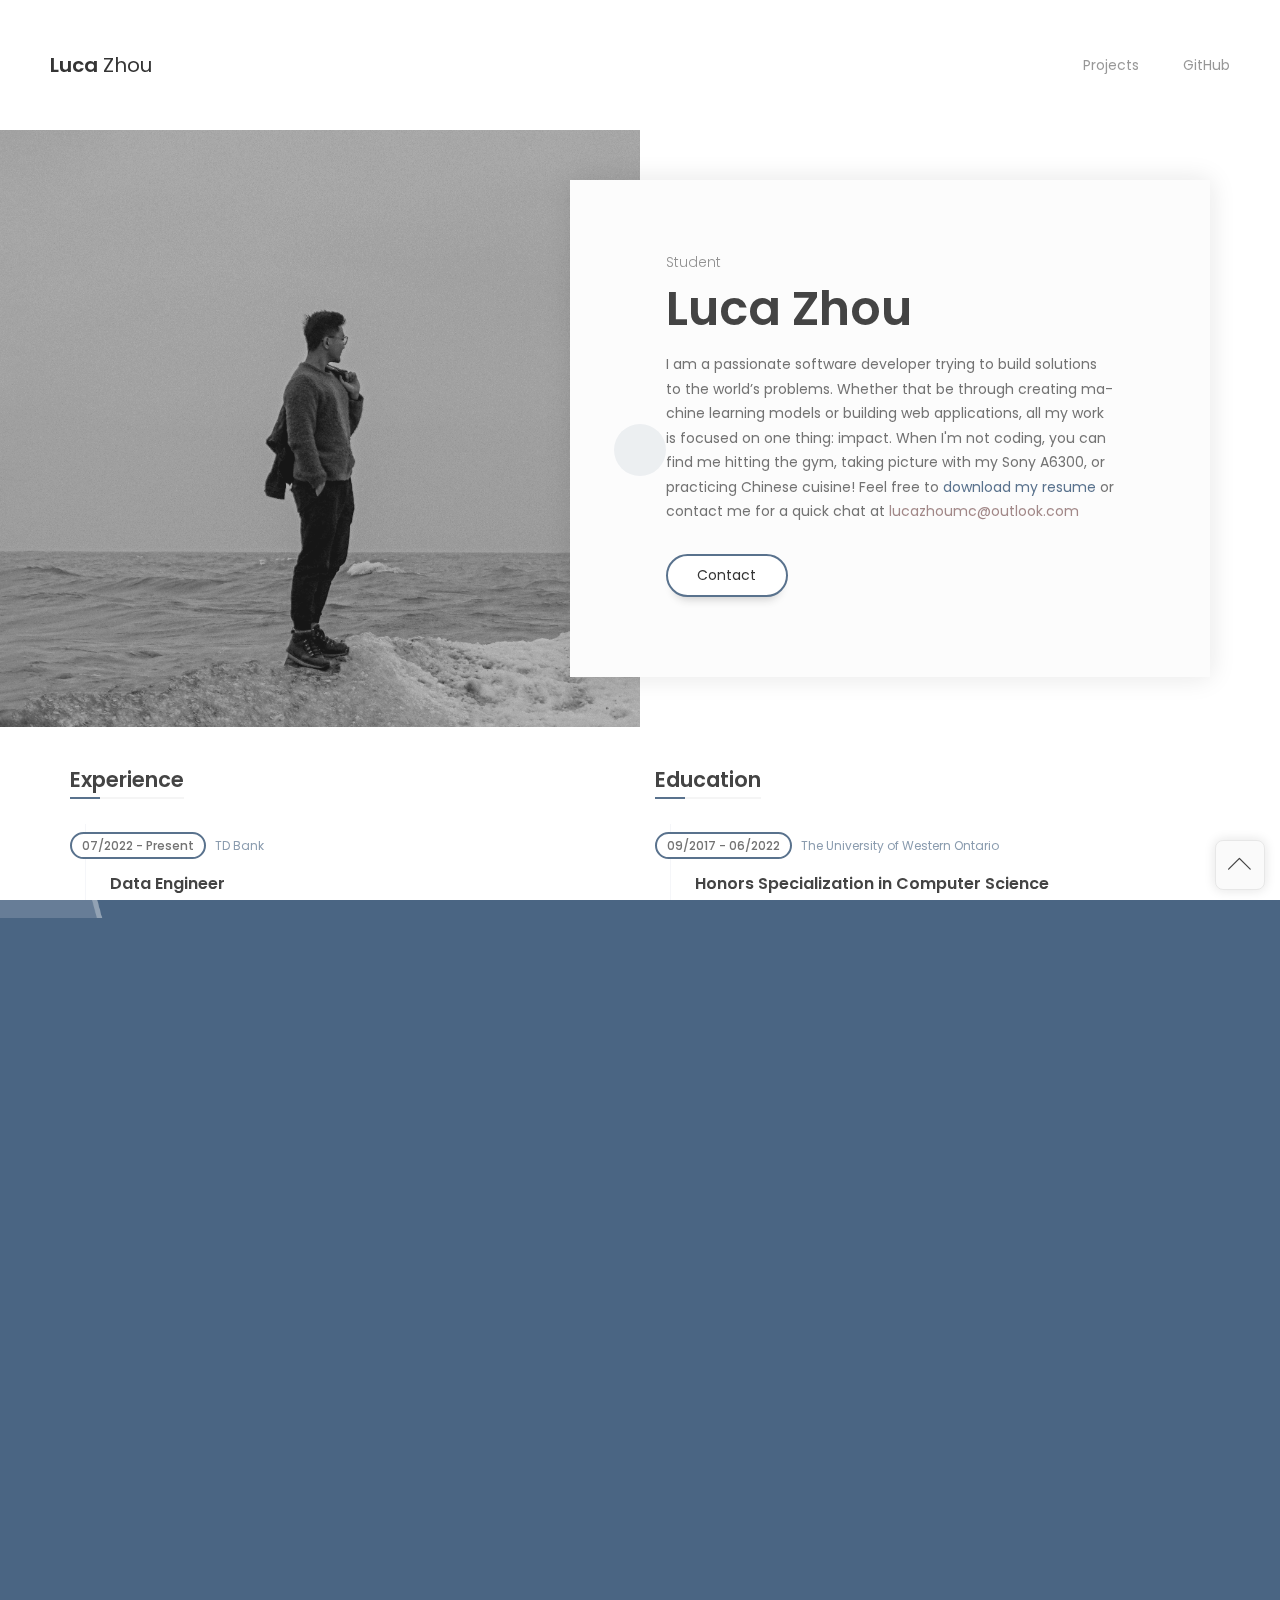
==== index.html @ d0a34e9e "feat: added links to organizaitons" ====
<!DOCTYPE html>
<html lang="en" class="no-js">

<head>
    <meta charset="UTF-8" />
    <meta http-equiv="X-UA-Compatible" content="IE=edge">

    <title>luca zhou | home</title>

    <meta name="viewport" content="width=device-width, initial-scale=1.0, maximum-scale=1.0, user-scalable=no">
    <meta name="description" content="Luca Zhou's Personal Website" />
    <meta name="keywords" content="vcard, resposnive, retina, resume, jquery, css3, bootstrap, portfolio" />
    <meta name="author" content="Luca(MingCong) Zhou" />
    <link rel="shortcut icon" href="favicon.ico">

    <link rel="stylesheet" href="css/normalize.css" type="text/css">

    <link rel="stylesheet" href="css/bootstrap.min.css" type="text/css">
    <link rel="stylesheet" href="css/owl.carousel.css" type="text/css">
    <link rel="stylesheet" href="css/magnific-popup.css" type="text/css">
    <link rel="stylesheet" href="css/main.css" type="text/css">

    <script src="js/modernizr.custom.js"></script>
</head>

<body class="page">

    <div class="lm-animated-bg"></div>

    <!-- Loading animation -->
    <div class="preloader">
        <div class="preloader-animation">
            <div class="preloader-spinner">
            </div>
        </div>
    </div>
    <!-- /Loading animation -->

    <!-- Scroll To Top Button -->
    <div class="lmpixels-scroll-to-top"><i class="lnr lnr-chevron-up"></i></div>
    <!-- /Scroll To Top Button -->


    <div class="page-scroll">

        <div id="page_container" class="page-container bg-move-effect" data-animation="transition-flip-in-right">

            <!-- Header -->
            <header id="site_header" class="header">
                <div class="header-content clearfix">

                    <!-- Text Logo -->
                    <div class="text-logo">
                        <a href="index.html">
                            <div class="logo-text">Luca <span>Zhou</span></div>
                        </a>
                    </div>
                    <!-- /Text Logo -->

                    <!-- Navigation -->
                    <div class="site-nav mobile-menu-hide">
                        <ul class="leven-classic-menu site-main-menu">
                            <li class="menu-item">
                                <a href="portfolio.html">Projects</a>
                            </li>
                            <li class="menu-item">
                                <a href="https://github.com/chefZau" target="_blank">GitHub</a>
                            </li>
                        </ul>
                    </div>

                    <a class="menu-toggle mobile-visible">
                        <i class="fa fa-bars"></i>
                    </a>
                </div>
            </header>
            <!-- /Header -->

            <div id="main" class="site-main">
                <div id="main-content" class="single-page-content">
                    <div id="primary" class="content-area">
                        <div id="content" class="page-content site-content single-post" role="main">

                            <!-- Personal Intro -->
                            <div id="home_content" class="home-content third-style">
                                <div class="start-page-full-width">

                                    <div class="row">

                                        <!-- image -->
                                        <div class="col-sm-12 col-md-6 col-lg-6">
                                            <div class="inner-content">
                                                <div class="fill-block"
                                                    style="background-image: url(./img/main_photo.jpg);"></div>
                                            </div>
                                        </div>

                                        <!-- text -->
                                        <div class="col-sm-12 col-md-6 col-lg-6">
                                            <div class="inner-content inner-text-block">
                                                <div class="hp-text-block">

                                                    <div class="owl-carousel text-rotation">
                                                        <div class="item">
                                                            <div class="sp-subtitle">Student</div>
                                                        </div>
                                                        <div class="item">
                                                            <div class="sp-subtitle">Developer</div>
                                                        </div>
                                                        <div class="item">
                                                            <div class="sp-subtitle">Photographer</div>
                                                        </div>
                                                        <div class="item">
                                                            <div class="sp-subtitle">Chef</div>
                                                        </div>
                                                    </div>

                                                    <h2 class="hp-main-title">Luca Zhou</h2>

                                                    <p>
                                                        I am a passionate software developer trying to build solutions
                                                        to the world’s problems. Whether that be through creating
                                                        machine learning models or building web applications, all my
                                                        work is focused on one thing: impact. When I'm not coding, you
                                                        can find me hitting the gym, taking picture with my Sony A6300,
                                                        or practicing Chinese cuisine! Feel free to <a
                                                            href="res/LucaZhou_Resume.pdf" target="_blank">download my
                                                            resume</a>
                                                        or contact me for a quick chat at
                                                        <a target="_blank" href="mailto:lucazhoumc@outlook.com"
                                                            style="text-decoration: none; color: #997d7d;">
                                                            lucazhoumc@outlook.com
                                                        </a>
                                                    </p>

                                                    <div class="hp-buttons">
                                                        <a href="mailto:lucazhoumc@outlook.com" target="_blank"
                                                            class="btn btn-primary">
                                                            Contact
                                                        </a>
                                                    </div>

                                                </div>
                                            </div>
                                        </div>

                                    </div>

                                </div>
                            </div>

                            <!-- adding padding -->
                            <div class="row">
                                <div class=" col-xs-12 col-sm-12 ">
                                    <div class="p-40"></div>
                                </div>
                            </div>

                            <!-- Experience and Education-->
                            <div class="row">

                                <!-- Experience -->
                                <div class=" col-xs-12 col-sm-6 ">

                                    <div class="block-title">
                                        <h2>Experience</h2>
                                    </div>

                                    <div id="timeline_1" class="timeline clearfix">

                                        <!-- Data Engineer (Permanent) -->
                                        <div class="timeline-item clearfix">
                                            <h5 class="item-period ">07/2022 - Present</h5>
                                            <span class="item-company">
                                                <a href="https://www.td.com/ca/en/about-td/" target="_blank">
                                                    TD Bank
                                                </a>
                                            </span>
                                            <h4 class="item-title">Data Engineer</h4>
                                            <div>
                                                <ul class="circleList">
                                                    <li>Bringing conceptual and practical level expertise to provide
                                                        solutions and knolege on a diverse range of tasks.</li>
                                                    <li>Leveraging strong programming skills on large datasets and big
                                                        data technologies to develope data solutions and analyses.</li>
                                                    <li>Collaborating with business and technology partners to resolve
                                                        data issues and ensure reuqirements delivery and compliance.
                                                    </li>
                                                    <li>
                                                        Engaging in testing the technical information systems to ensure
                                                        data integrity and system functionality.
                                                    </li>
                                                </ul>
                                            </div>
                                        </div>

                                        <!-- Data Analyst intern -->
                                        <div class="timeline-item clearfix">
                                            <h5 class="item-period ">09/2020 - 04/2022</h5>
                                            <span class="item-company">
                                                <a href="https://lbmpartnerservices.com/" target="_blank">
                                                    LBM Partner Services Inc.
                                                </a>
                                            </span>
                                            <h4 class="item-title">Data Analyst</h4>
                                            <div>
                                                <ul class="circleList">
                                                    <li>Implemented complex SQL queries to collect data from various
                                                        databases and completed data cleaning with Python.</li>
                                                    <li>Performed data exploratory analysis and developed dynamic BI
                                                        dashboards using Seaborn and SQL to present key business
                                                        insights.</li>
                                                    <li>Structured and loaded 10 million rows of data into an Azure SQL
                                                        database, reducing data redundancy and improving data integrity.
                                                    </li>
                                                    <li>Utilized SQL stored procedures to automate clients’ daily
                                                        reporting process and developed Python packages to optimize
                                                        e-commerce website performance.</li>
                                                </ul>
                                            </div>
                                        </div>

                                        <!-- TRS Backend Intern -->
                                        <div class="timeline-item clearfix">
                                            <h5 class="item-period current">07/2019 - 08/2019</h5>
                                            <span class="item-company">
                                                <a href="http://www.trs.com.cn/gywm/" target="_blank">
                                                    TRS Information Technology Co.
                                                </a>
                                            </span>
                                            <h4 class="item-title">Back-end Developer</h4>
                                            <div>
                                                <ul class="circleList">
                                                    <li>Collaborated with a team of 16 people to develop a data platform
                                                        using Spring Boot, and completed tasks under tight
                                                        deadlines.</li>
                                                    <li>Constructed Python scrapers to collect data from over 10
                                                        websites including macroeconomic, meteorological, national and
                                                        industry statistics by using various libraries including
                                                        BeautifulSoup, and Selenium.</li>
                                                    <li>Designed, deployed, and maintained a MySQL database based on the
                                                        business team’s requirements.</li>
                                                    <li>Created detailed documentation of data processes by using
                                                        markdown; utilized GitLab for version control and
                                                        collaboration.</li>
                                                </ul>
                                            </div>
                                        </div>


                                    </div>
                                </div>

                                <!-- Education -->
                                <div class=" col-xs-12 col-sm-6 ">

                                    <div class="block-title">
                                        <h2>Education</h2>
                                    </div>

                                    <div id="timeline_2" class="timeline clearfix">

                                        <!-- Western -->
                                        <div class="timeline-item clearfix">
                                            <h5 class="item-period ">09/2017 - 06/2022</h5>
                                            <span class="item-company">
                                                <a href="https://www.uwo.ca/" target="_blank">
                                                    The University of Western Ontario
                                                </a>
                                            </span>
                                            <h4 class="item-title">Honors Specialization in Computer Science</h4>
                                            <div>
                                                <ul class="circleList">
                                                    <li>Dean's Honor List in the <a href="./img/deans1819.png"
                                                            class="lightbox">2018 - 2019</a> and <a
                                                            href="./img/deans1920.png" class="lightbox">2019 - 2020</a>
                                                        academic year.</li>
                                                    <li>Cumulative average of 86%, and A+ grades in Computer Science.
                                                    </li>
                                                </ul>
                                            </div>

                                        </div>

                                        <!-- Udacity Data Engineer -->
                                        <div class="timeline-item clearfix">
                                            <h5 class="item-period ">05/2022 - Present</h5>
                                            <span class="item-company">
                                                <a href="https://www.udacity.com/" target="_blank">
                                                    Udacity, Inc.
                                                </a>
                                            </span>
                                            <h4 class="item-title">Data Engineer Nanodegree</h4>
                                            <div>
                                                <ul class="circleList">
                                                    <li>
                                                        Learn to create relational and NoSQL data models to fit the
                                                        diverse needs of data consumers. Use ETL to build
                                                        databases in PostgreSQL and Apache Cassandra.
                                                    </li>
                                                    <li>
                                                        Create cloud-based data warehouses on Amazon Web Services(AWS).
                                                        Store big data in a data lake and query it with
                                                        Spark.
                                                    </li>
                                                    <li>
                                                        Schedule, automate and monitor data pipelines using Apache
                                                        Airflow. Run data quality checks, track data lineage, and
                                                        work with data pipelines in production.
                                                    </li>

                                                </ul>
                                            </div>
                                        </div>

                                        <!-- Udacity Data Analyst -->
                                        <div class="timeline-item clearfix">
                                            <h5 class="item-period ">09/2020 - 02/2021</h5>
                                            <span class="item-company">
                                                <a href="https://www.udacity.com/" target="_blank">
                                                    Udacity, Inc.
                                                </a>
                                            </span>
                                            <h4 class="item-title">Data Analyst Nanodegree</h4>
                                            <div>
                                                <ul class="circleList">
                                                    <li>
                                                        Learned the data analysis process of wrangling, exploring,
                                                        analyzing, and communicating data using Python
                                                    </li>
                                                    <li>
                                                        Applied inferential statistics and probability to real-world
                                                        scenarios. Leveraged A/B tests and built supervised
                                                        learning models.
                                                    </li>
                                                    <li>
                                                        Gathered, assessed and cleaned data programmatically using
                                                        Python to prepare it for analysis.
                                                    </li>
                                                    <li>
                                                        Implemented visualization principles to the data analysis
                                                        process. Explored data visually at multiple levels to find
                                                        insights and create a compelling story.
                                                    </li>
                                                </ul>
                                            </div>
                                        </div>

                                        <!-- DataCamp -->
                                        <div class="timeline-item clearfix">
                                            <h5 class="item-period ">03/2021 - Present</h5>
                                            <span class="item-company">
                                                <a href="https://www.datacamp.com/" target="_blank">
                                                    DataCamp, Inc.
                                                </a>
                                            </span>
                                            <h4 class="item-title">Python Data Scientist Track</h4>
                                            <div>
                                                <ul class="circleList">
                                                    <li>Learned to import, clean, manipulate and
                                                        visualize
                                                        data using Python.</li>
                                                    <li>
                                                        Obtained hands-on experience with pandas, NumPy, Matplotlib and
                                                        Seaborn through interactive exercises and real-world projects.
                                                    </li>
                                                </ul>
                                            </div>
                                        </div>
                                    </div>
                                </div>

                            </div>

                            <!-- adding padding -->
                            <div class="row">
                                <div class=" col-xs-12 col-sm-12 ">
                                    <div class="p-40"></div>
                                </div>
                            </div>

                            <!-- Certificates -->
                            <div id="Certificates" class="row">
                                <div class=" col-xs-12 col-sm-12 ">
                                    <!-- <div class="p-10"></div> -->
                                    <div class="block-title">
                                        <h2>Certificates</h2>
                                    </div>
                                </div>
                            </div>
                            <div class="row">

                                <div class=" col-xs-12 col-sm-6 ">
                                    <a href="https://confirm.udacity.com/PVZEDQPD" target="blank_">
                                        <div class="certificate-item clearfix">
                                            <div class="certi-logo">
                                                <img src="./img/clients/Udacity_logo.png" alt="logo">
                                            </div>
                                            <div class="certi-content">
                                                <div class="certi-title">
                                                    <h4>Data Analyst Nanodegree</h4>
                                                </div>
                                                <div class="certi-id">
                                                    <span>Udacity Online Program</span>
                                                </div>
                                                <div class="certi-date">
                                                    <span>Feb. 2021</span>
                                                </div>
                                                <div class="certi-company">
                                                    <span></span>
                                                </div>
                                            </div>
                                        </div>
                                    </a>
                                </div>

                                <div class=" col-xs-12 col-sm-6 ">
                                    <a href="https://www.hackerrank.com/certificates/d73d1e8fda02" target="blank_">
                                        <div class="certificate-item clearfix">
                                            <div class="certi-logo">
                                                <img src="https://img.icons8.com/windows/256/000000/hackerrank.png"
                                                    alt="logo" />
                                            </div>
                                            <div class="certi-content">
                                                <div class="certi-title">
                                                    <h4>JavaScript (Basic)</h4>
                                                </div>
                                                <div class="certi-id">
                                                    <span>HackerRank</span>
                                                </div>
                                                <div class="certi-date">
                                                    <span>11 Aug 2020</span>
                                                </div>
                                                <div class="certi-company">
                                                    <span></span>
                                                </div>
                                            </div>
                                        </div>
                                    </a>
                                </div>

                                <div class=" col-xs-12 col-sm-6 ">
                                    <a href="https://www.hackerrank.com/certificates/ff5285b855d5" target="blank_">
                                        <div class="certificate-item clearfix">
                                            <div class="certi-logo">
                                                <img src="https://img.icons8.com/windows/256/000000/hackerrank.png"
                                                    alt="logo" />
                                            </div>
                                            <div class="certi-content">
                                                <div class="certi-title">
                                                    <h4>Python (Basic)</h4>
                                                </div>
                                                <div class="certi-id">
                                                    <span>HackerRank</span>
                                                </div>
                                                <div class="certi-date">
                                                    <span>11 Jun 2020</span>
                                                </div>
                                                <div class="certi-company">
                                                    <span></span>
                                                </div>
                                            </div>
                                        </div>
                                    </a>
                                </div>

                                <div class=" col-xs-12 col-sm-6 ">
                                    <a href="https://www.hackerrank.com/certificates/266798c915d0" target="blank_">
                                        <div class="certificate-item clearfix">
                                            <div class="certi-logo">
                                                <img src="https://img.icons8.com/windows/256/000000/hackerrank.png"
                                                    alt="logo" />
                                            </div>
                                            <div class="certi-content">
                                                <div class="certi-title">
                                                    <h4>Problem Solving (Basic)</h4>
                                                </div>
                                                <div class="certi-id">
                                                    <span>Western University</span>
                                                </div>
                                                <div class="certi-date">
                                                    <span>11 May 2020</span>
                                                </div>
                                                <div class="certi-company">
                                                    <span></span>
                                                </div>
                                            </div>
                                        </div>
                                    </a>
                                </div>

                            </div>

                            <!-- adding padding -->
                            <div class="row">
                                <div class=" col-xs-12 col-sm-12 ">
                                    <div class="p-40"></div>
                                </div>
                            </div>

                            <!-- Technical Skills -->
                            <div id="" class="row">
                                <div class=" col-xs-12 col-sm-12 ">
                                    <!-- <div class="p-10"></div> -->
                                    <div class="block-title">
                                        <h2>Technical Skills</h2>
                                    </div>
                                </div>
                            </div>
                            <div id="Skills" class="row">

                                <div class=" col-xs-12 col-sm-6 ">
                                    <div id="skills_1" class="skills-info skills-first-style">

                                        <div class="clearfix">
                                            <h4>Python</h4>
                                            <div class="skill-value">82%</div>
                                        </div>
                                        <div id="skill_1" data-value="82" class="skill-container">
                                            <div class="skill-percentage"></div>
                                        </div>

                                        <div class="clearfix">
                                            <h4>Java</h4>
                                            <div class="skill-value">75%</div>
                                        </div>
                                        <div id="skill_2" data-value="75" class="skill-container">
                                            <div class="skill-percentage"></div>
                                        </div>

                                        <div class="clearfix">
                                            <h4>C/C++</h4>
                                            <div class="skill-value">70%</div>
                                        </div>
                                        <div id="skill_3" data-value="70" class="skill-container">
                                            <div class="skill-percentage"></div>
                                        </div>

                                        <div class="clearfix">
                                            <h4>VBA</h4>
                                            <div class="skill-value">75%</div>
                                        </div>
                                        <div id="skill_4" data-value="75" class="skill-container">
                                            <div class="skill-percentage"></div>
                                        </div>

                                        <div class="clearfix">
                                            <h4>SQL</h4>
                                            <div class="skill-value">85%</div>
                                        </div>
                                        <div id="skill_5" data-value="80" class="skill-container">
                                            <div class="skill-percentage"></div>
                                        </div>

                                    </div>
                                </div>

                                <div class=" col-xs-12 col-sm-6 ">
                                    <div id="skills_2" class="skills-info skills-first-style">

                                        <div class="clearfix">
                                            <h4>HTML / CSS</h4>
                                            <div class="skill-value">75%</div>
                                        </div>
                                        <div id="skill_7" data-value="75" class="skill-container">
                                            <div class="skill-percentage"></div>
                                        </div>

                                        <div class="clearfix">
                                            <h4>JavaScript / Node.js</h4>
                                            <div class="skill-value">70%</div>
                                        </div>
                                        <div id="skill_8" data-value="70" class="skill-container">
                                            <div class="skill-percentage"></div>
                                        </div>

                                        <div class="clearfix">
                                            <h4>jQuery</h4>
                                            <div class="skill-value">60%</div>
                                        </div>
                                        <div id="skill_9" data-value="60" class="skill-container">
                                            <div class="skill-percentage"></div>
                                        </div>

                                        <div class="clearfix">
                                            <h4>PHP</h4>
                                            <div class="skill-value">50%</div>
                                        </div>
                                        <div id="skill_6" data-value="50" class="skill-container">
                                            <div class="skill-percentage"></div>
                                        </div>

                                        <div class="clearfix">
                                            <h4>MySQL / SQL Server</h4>
                                            <div class="skill-value">80%</div>
                                        </div>
                                        <div id="skill_5" data-value="85" class="skill-container">
                                            <div class="skill-percentage"></div>
                                        </div>

                                    </div>
                                </div>
                            </div>

                            <!-- adding padding -->
                            <div class="row">
                                <div class=" col-xs-12 col-sm-12 ">
                                    <div class="p-40"></div>
                                </div>
                            </div>

                            <!-- Projects -->
                            <div class="row">
                                <div class="col-xs-12 col-sm-12">

                                    <div class="p-20"></div>

                                    <div class="block-title">
                                        <h2>Projects</h2>
                                    </div>

                                    <div id="testimonials_1" class="testimonials owl-carousel" data-mobile-items="1"
                                        data-tablet-items="2" data-items="2">

                                        <!-- project 1 -->
                                        <div class="testimonial-item">
                                            <div class="testimonial-content">

                                                <div class="testimonial-picture">
                                                    <img src="https://img.icons8.com/plasticine/100/000000/web.png" />
                                                </div>

                                                <div class="testimonial-text">
                                                    <p>
                                                        A minimal, clean, and responsive static website for planning,
                                                        managing, and tracking all day to day activities.
                                                    </p>
                                                </div>

                                                <div class="testimonial-author-info">
                                                    <h5 class="testimonial-author">
                                                        <a href="http://www.lucazhou.ca/todolist/" target="blank_">
                                                            To-Do List Web
                                                        </a>
                                                    </h5>
                                                    <p class="testimonial-firm">
                                                        HTML, CSS, jQuery
                                                    </p>
                                                </div>

                                            </div>
                                        </div>

                                        <!-- project 2 -->
                                        <div class="testimonial-item">
                                            <div class="testimonial-content">

                                                <div class="testimonial-picture">
                                                    <img src="https://img.icons8.com/color/96/000000/javascript.png" />
                                                </div>

                                                <div class="testimonial-text">
                                                    <p>
                                                        If you are insensitive to color, this is the web game for you.
                                                        It will randomly pop out an RGB value, and you pick the correct
                                                        one.
                                                    </p>
                                                </div>

                                                <div class="testimonial-author-info">
                                                    <h5 class="testimonial-author">
                                                        <a href="http://www.lucazhou.ca/colorgame/" target="blank_">
                                                            Color Game Web
                                                        </a>
                                                    </h5>
                                                    <p class="testimonial-firm">
                                                        HTML, CSS, JavaScript
                                                    </p>
                                                </div>

                                            </div>
                                        </div>


                                        <!-- project 3 -->
                                        <div class="testimonial-item">
                                            <div class="testimonial-content">

                                                <div class="testimonial-picture">
                                                    <img
                                                        src="https://img.icons8.com/color/144/000000/java-coffee-cup-logo.png" />
                                                </div>

                                                <div class="testimonial-text">
                                                    <p>
                                                        A Java program for creating a visualization of Canadian cities.
                                                    </p>
                                                </div>

                                                <div class="testimonial-author-info">
                                                    <h5 class="testimonial-author">
                                                        <a href="https://github.com/chefZau/DisplayCities"
                                                            target="blank_">
                                                            Display Cities
                                                        </a>
                                                    </h5>
                                                    <p class="testimonial-firm">
                                                        Java
                                                    </p>
                                                </div>

                                            </div>
                                        </div>


                                        <!-- project 3 -->
                                        <div class="testimonial-item">
                                            <div class="testimonial-content">

                                                <div class="testimonial-picture">
                                                    <img
                                                        src="https://img.icons8.com/plasticine/100/000000/database-options.png" />
                                                </div>

                                                <div class="testimonial-text">
                                                    <p>
                                                        Provide a solution for resizing VARBINARY(max) images in the SQL
                                                        Server database while retaining the
                                                        original aspect
                                                        ratio.
                                                    </p>
                                                </div>

                                                <div class="testimonial-author-info">
                                                    <h5 class="testimonial-author">
                                                        <a href="https://github.com/chefZau/Database-Images-Resizing"
                                                            target="blank_">
                                                            Resizing Database Images
                                                        </a>
                                                    </h5>
                                                    <p class="testimonial-firm">
                                                        TSQL, C#, Batchfile, SQL Server
                                                    </p>
                                                </div>

                                            </div>
                                        </div>

                                        <!-- project 4 -->
                                        <div class="testimonial-item">
                                            <div class="testimonial-content">

                                                <div class="testimonial-picture">
                                                    <img src="https://img.icons8.com/wired/64/000000/php-logo.png" />
                                                </div>

                                                <div class="testimonial-text">
                                                    <p>
                                                        A simulated web-based medical system written in PHP. It allows
                                                        end-users to perform CURD operations to a database through the
                                                        website.
                                                    </p>
                                                </div>

                                                <div class="testimonial-author-info">
                                                    <h5 class="testimonial-author">
                                                        <a href="http://www.lucazhou.ca/medical/" target="blank_">
                                                            Web-based Medical System
                                                        </a>
                                                    </h5>
                                                    <p class="testimonial-firm">
                                                        PHP, MySQL, Bootstrap 4, LAMP Stack
                                                    </p>
                                                </div>

                                            </div>
                                        </div>

                                    </div>

                                    <div class="p-40"></div>

                                </div>
                            </div>

                        </div>
                    </div>
                </div>
            </div>

            <footer class="site-footer clearfix">
                <div class="footer-social">
                    <ul class="footer-social-links">
                        <li>
                            <a href="https://www.facebook.com/mingcong.zhou.1" target="_blank">Facebook</a>
                        </li>
                        <li>
                            <a href="https://www.instagram.com/lucazhou_/" target="_blank">Instagram</a>
                        </li>
                        <li>
                            <a href="https://github.com/chefZau" target="_blank">GitHub</a>
                        </li>
                        <li>
                            <a href="https://www.linkedin.com/in/lucazhou/" target="_blank">LinkedIn</a>
                        </li>
                    </ul>
                </div>
                <div class="footer-copyrights">
                    <p> made by luca zhou © 2020 </p>
                </div>
            </footer>

        </div>

    </div>

    <script src="js/jquery-2.1.3.min.js"></script>
    <script src="js/imagesloaded.pkgd.min.js"></script>
    <script src='https://www.google.com/recaptcha/api.js'></script>
    <script src="js/bootstrap.min.js"></script>
    <script src='js/jquery.shuffle.min.js'></script>
    <script src='js/masonry.pkgd.min.js'></script>
    <script src='js/owl.carousel.min.js'></script>
    <script src="js/jquery.magnific-popup.min.js"></script>
    <script src="https://maps.googleapis.com/maps/api/js?key=AIzaSyCrDf32aQTCVENBhFJbMBKOUTiUAABtC2o"></script>
    <script src="js/jquery.googlemap.js"></script>
    <script src="js/validator.js"></script>
    <script src="js/main.js"></script>
</body>

</html>
---- css/main.css ----
/*
* Template Name: Leven - Resume / CV / vCard Template
* Author: lmpixels
* Author URL: http://themeforest.net/user/lmpixels
* Version: 1.2.0
*/

/* =============================================================================

1. General styles (Buttons, Inputs, Typography)
2. Page loadig animation
3. Page container
4. Site header (Panel with logo & navigation)
5. Site content
6. Pages
7. Sliders (testimonials & portfolio carousels)
8. Portfolio Full info page
9. Single Page Layout (Blog Post page ...)
10. Pricing
11. Blog
12. 404 Page
13. Media Queries
14. Additional Home Page Styles
15. Updates

============================================================================= */

/* Google fonts */
@import url('https://fonts.googleapis.com/css?family=Poppins:200,200i,300,300i,400,400i,500,500i,600,600i,700,700i');

/* Linear Icons Font */
@import url('./fonts/linear-icons-font/style.css');

/* FontAwesome Free Icons Font */
@import url('./fonts/fontawesome-free-5.12.1-web/css/all.min.css');

@import url('./fonts/linecons/style.css');

/* ============================================================================= 
1. General styles
============================================================================= */

html {
  position: relative;
  height: 100%;
  min-height: 100%;
  width: 100%;
  overflow: hidden;
}

body {
  position: initial;
  font-family: 'Poppins', Helvetica, sans-serif;
  font-size: 14px;
  font-weight: 400;
  margin: 0;
  width: 100%;
  height: 100%;
  min-height: 100%;
  background-color: #4A6583;
  background-position: center center;
  background-size: calc(100% + 25px);
  background-repeat: repeat;
  background-attachment: fixed;
  overflow-y: auto;
  overflow-x: hidden;
}

/* Body Animated Background */
.lm-animated-bg {
  position: absolute;
  width: auto;
  height: auto;
  top: -18px;
  left: -18px;
  right: -18px;
  bottom: -18px;
  background-image: url(../img/main_bg.png);
  background-position: center center;
  background-size: cover;
  background-repeat: no-repeat;
  z-index: -1;
}
/* /Body Animated Background */

.page-scroll {
  width: 100%;
  height: auto;
  min-height: 100%;
   vertical-align: middle;
  -ms-flex-pack: center;
  justify-content: center;
  flex-direction: column;
  display: -webkit-box;
  display: -moz-box;
  display: -ms-flexbox;
  display: -webkit-flex;
  display: flex;
  -webkit-box-direction: normal;
  -moz-box-direction: normal;
  -webkit-box-orient: horizontal;
  -moz-box-orient: horizontal;
  -webkit-flex-direction: row;
  -ms-flex-direction: row;
  flex-direction: row;
  -webkit-flex-wrap: wrap;
  -ms-flex-wrap: wrap;
  flex-wrap: wrap;
  -webkit-align-content: stretch;
  -ms-flex-line-pack: stretch;
  align-content: stretch;
  -webkit-box-align: center;
  -moz-box-align: center;
  -webkit-align-items: center;
  align-items: center;
  -ms-flex-align: center;
  -webkit-backface-visibility: hidden;
  -moz-backface-visibility: hidden;
  backface-visibility: hidden;
}

.add-prespective {
  -webkit-perspective: 1200px;
  -moz-perspective: 1200px;
  perspective: 1200px;
}

body.ajax-page-visible {
  overflow: hidden;
}

.transition {
  -webkit-transition: all .2s;
  -moz-transition: all .2s;
  -o-transition: all .2s;
  -ms-transition: all .2s;
  transition: all .2s;
}

a {
  color: #4A6583;
  text-decoration: none;
  outline: none;
  -webkit-transition: all .3s ease-in-out;
  -moz-transition: all .3s ease-in-out;
  -o-transition: all .3s ease-in-out;
  -ms-transition: all .3s ease-in-out;
  transition: all .3s ease-in-out;
}

a:hover {
  color: #FF9800;
  text-decoration: none;
  outline: none;
}

a:focus {
  outline: 0;
  text-decoration: none;
}

h1, h2, h3, h4, h5, h6 {
  font-family: 'Poppins', Helvetica, sans-serif;
  font-weight: 600;
  font-style: normal;
  color: #333333;
}

h1 {
  font-size: 32px;
}

h2 {
  font-size: 27px;
}

h3 {
  font-size: 21px;
}

h4 {
  font-size: 18px;
}

h5 {
  font-size: 16px;
}

h6 {
  font-size: 14px;
}

body, p {
  font-family: 'Poppins', Helvetica, sans-serif;
  font-size: 14px;
  font-weight: 400;
  font-style: normal;
  line-height: 1.75em;
  color: #666666;
}

p {
  font-size: 14px;
  color: #666;
  margin: 0 0 10px;
}

p.lead {
  font-size: 18px;
  margin: 25px 0;
}

ol, ul {
    padding: 0 0 0 40px;
    margin: 1em 0;
}

ol ol, ol ul, ul ol, ul ul {
  margin: 1em 0;
}

dd {
    margin: 0 0 24px;
}

img {
  vertical-align: bottom;
  max-width: 100%;
  height: auto;
  border: 0;
  -ms-interpolation-mode: bicubic;
}

.mobile-visible {
  display: none;
  visibility: hidden;
}

.mobile-hidden {
  display: block;
  visibility: visible;
}

/* Form controls */
.form-group {
  position: relative;
  margin: 0 0 21.5px;
}
.form-control,
.form-control:focus {
  height: 42px;
}

.form-control,
.form-control:focus,
.has-error .form-control,
.has-error .form-control:focus,
input[type="search"],
input[type="password"],
input[type="text"] {
  position: relative;
  border: 2px solid #bfbfbf;
  border-radius: 5px;
  display: block;
  font-size: 1em;
  margin: 0;
  padding: 10px 25px 10px 12px;
  width: 100%;
  min-width: 100%;
  background: 0 0;
  text-align: left;
  color: inherit;
  -webkit-box-shadow: none;
  -moz-box-shadow: none;
  box-shadow: none;
  outline: none;
  font-family: 'Poppins', Helvetica, sans-serif;
}

.form-control,
.form-control:focus,
.has-error .form-control,
.has-error .form-control:focus,
input[type="search"],
input[type="password"],
input[type="text"],
.header-search input.form-control {
  -webkit-transform: translateZ(0);
  -moz-transform: translateZ(0);
  transform: translateZ(0);
}

textarea.form-control, textarea.form-control:focus {
  height: auto;
}

.form-control + .form-control-border {
  content: "";
  position: absolute;
  z-index: -1;
  left: 0;
  right: 100%;
  bottom: 0;
  border-radius: 5px;
  top: 0;
  opacity: 0;
  background: transparent !important;
  border:2px solid #4A6583;
  border-right-width: 0;
  height: 100%;
  -webkit-transition: all 0.3s ease-in-out;
  -moz-transition: all 0.3s ease-in-out;
  -o-transition: all 0.3s ease-in-out;
  -ms-transition: all 0.3s ease-in-out;
  transition: all 0.3s ease-in-out;
}

.form-control:focus + .form-control-border {
  left: 0;
  right: 0;
  height:100%;
  z-index: 1;
  opacity: 1;
  border-right-width: 2px;
}

.has-error .form-control + .form-control-border {
  border-color: #ff4c4c;
  background-color: transparent;
}

/* Placeholders */
.form-control::-moz-placeholder {
  color: #adadac;
}

.form-control:-ms-input-placeholder {
  color: #adadac;
}

.form-control::-webkit-input-placeholder {
  color: #adadac;
}
/* /Placeholders */

.form-group .help-block {
  position: absolute;
  display: inline-block;
  padding: 0px 5px;
  font-size: 0.93em;
  line-height: 1.75em;
  margin: -2px 0 0 10px;
  color: #fff;
  background: #ff4e4e;
  z-index: 1;
}

.form-group .help-block:after {
  content: " ";
  position: absolute;
  left: 5px;
  bottom: 100%;
  width: 0;
  height: 0;
  border-bottom: 10px solid #ff4e4e;
  border-right: 10px solid transparent;
}
.form-group .help-block:empty {
  display: none;
}

.form-group-with-icon i {
  position: absolute;
  font-size: 16px;
  top: 13px;
  right: 13px;
  color: #d3d3d3;
}

.form-group-with-icon.form-group-focus i {
  color: #4A6583;
}

.form-group.form-group-w-checkbox {
  padding-top: 0;
  padding-bottom: 8px;
  margin-bottom: 17px;
}

.form-group-with-icon.form-group-w-checkbox {
  padding-top: 8px;
  padding-left: 52px;
  margin-bottom: 25px;
}

.form-group .form-control-checkbox + label,
.form-group.form-group-focus .form-control-checkbox + label {
  position: relative;
  display: inline;
  left: 0;
  top: 0;
  font-size: 1em;
  opacity: 1;
}

.form-group .form-control-checkbox,
.form-group.form-group-focus .form-control-checkbox {
  display: inline-block;
  width: auto;
  height: auto;
  top: 2px;
}

.form-group.form-group-w-checkbox .help-block {
  top: 100%;
  left: 0;
  margin-left: 0;
}

.form-group.form-group-with-icon.form-group-w-checkbox .help-block {
  left: 52px;
}
/* /Form controls */

.no-padding {
  padding: 0;
}

.subpage-block {
  margin-bottom: 30px;
}

.text-rotation {
  display: block;
}

.center {
  text-align: center;
}

figure {
  max-width: 100%;
}

.hidden {
  display: none;
  visibility: hidden;
}

pre {
  display: block;
  padding: 9.5px;
  margin: 0 0 10px;
  line-height: 1.42857143;
  color: #333;
  word-break: break-all;
  word-wrap: break-word;
  background-color: #f5f5f5;
  border: 1px solid #ccc;
  border-radius: 4px;
}

/* buttons */
.btn-primary,
.btn-secondary,
button,
input[type="button"],
input[type="submit"],
.wp-block-button .wp-block-button__link {
  display: inline-block;
  position: relative;
  padding: .8em 2.1em;
  margin-bottom: .75em;
  margin-right: .25em;
  font-size: 1em;
  line-height: 1.2;
  border: 0;
  outline: 0;
  border: 2px solid #4A6583;
  color: #222;
  text-shadow: none;
  background-color: #fff;
  border-radius: 30px;
  font-family: 'Poppins', Helvetica, sans-serif;
  -webkit-transition: all 0.3s ease-in-out;
  -moz-transition: all 0.3s ease-in-out;
  -o-transition: all 0.3s ease-in-out;
  -ms-transition: all 0.3s ease-in-out;
  transition: all 0.3s ease-in-out;
  box-shadow: 0px 10px 10px -8px rgba(0,0,0,.22);
}

.btn-primary:last-child,
.btn-secondary:last-child,
button:last-child,
input[type="button"]:last-child,
input[type="submit"]:last-child,
.wp-block-button .wp-block-button__link:last-child {
  margin-right: 0;
}

.btn-primary:hover,
.btn-primary:focus,
button:hover,
button:focus,
input[type="button"]:hover,
input[type="button"]:focus,
input[type="submit"]:hover,
input[type="submit"]:focus {
  background-color: #4A6583;
  color: #fff;
  border: 2px solid #4A6583;
}

.btn-secondary {
  border-color: #d5d5d5;
  background-color: #fff;
  box-shadow: 0px 10px 10px -8px #d5d5d5;
  color: #666;
}

.btn-secondary:hover,
.btn-secondary:focus {
  color: #333;
  border-color: #d5d5d5;
  background-color: #d5d5d5;
}

.mfp-container button {
  box-shadow: none;
}
/* / buttons */

.border-top {
  border-top: 2px solid #4A6583;
}

.border-bottom {
  border-bottom: 2px solid #4A6583;
}

/* Footer */
body > footer {
  position: fixed;
  bottom: 0;
  left: 0;
  right: 0;
}

/* copyrights block */
body > footer .copyrights {
  display: block;
  margin-bottom: 12px;
  text-align: center;
  font-size: 12px;
  color: #9e9e9e;
}
/* / copyrights block */
/* / Footer */

/* Alignment */

.alignleft {
  float: left;
  margin-right: 20px;
}

.alignright {
  float: right;
  margin-left: 20px;
}

.aligncenter {
  display: block;
  margin-left: auto;
  margin-right: auto;
}

.alignfull {
  margin-left: -120px;
  margin-right: -120px;
  min-width: calc(100% + 240px);
}

.alignwide {
  margin-left: -60px;
  margin-right: -60px;
  min-width: calc(100% + 120px);
}

.wp-block-image .alignleft {
  margin-right: 30px;
}

.wp-block-image .alignright {
  margin-left: 30px;
}

blockquote.alignleft,
figure.wp-caption.alignleft,
img.alignleft {
  margin: 7px 24px 7px 0;
}

.wp-caption.alignleft {
  margin: 7px 14px 7px 0;
}

.wp-block-cover,
.wp-block-cover-image {
  margin-bottom: 20px;
}

blockquote.alignright,
figure.wp-caption.alignright,
img.alignright {
  margin: 7px 0 7px 24px;
}

.wp-caption.alignright {
  margin: 7px 0 7px 14px;
}

blockquote.aligncenter,
img.aligncenter,
.wp-caption.aligncenter {
  margin-top: 7px;
  margin-bottom: 7px;
}

.site-content blockquote.alignleft,
.site-content blockquote.alignright {
  border-top: 1px solid rgba(0, 0, 0, 0.1);
  border-bottom: 1px solid rgba(0, 0, 0, 0.1);
  padding-top: 17px;
  width: 50%;
}

.site-content blockquote.alignleft p,
.site-content blockquote.alignright p {
  margin-bottom: 17px;
}
/* Assistive text */

/* table */
table,
th,
td {
  border: 1px solid rgba(0, 0, 0, 0.1);
}

table {
  border-collapse: separate;
  border-spacing: 0;
  border-width: 1px 0 0 1px;
  margin-bottom: 24px;
  width: 100%;
}

caption,
th,
td {
  font-weight: normal;
  text-align: left;
}

th {
  border-width: 0 1px 1px 0;
  font-weight: bold;
  padding: .5em;
}

td {
  border-width: 0 1px 1px 0;
  padding: .5em;
}
/* /table */

/* White Spaces */
.p-10 {
  padding-top: 10px;
}

.p-20 {
  padding-top: 20px;
}

.p-30 {
  padding-top: 30px;
}

.p-40 {
  padding-top: 40px;
}

.p-50 {
  padding-top: 50px;
}

.p-60 {
  padding-top: 60px;
}

.p-70 {
  padding-top: 70px;
}

.p-80 {
  padding-top: 80px;
}

.p-90 {
  padding-top: 90px;
}

.p-100 {
  padding-top: 100px;
}
/* /White Spaces */


/* ============================================================================= 
2. Page loadig animation
============================================================================= */
.no-js .preloader,
.no-js .preloader-portfolio { 
  display: none;
}
.preloader,
.preloader-portfolio {
  position: fixed;
  left: 0px;
  top: 0px;
  width: 100%;
  height: 100%;
  z-index: 9999;
  background: #fff;
}

.preloader-animation {
  position: absolute;
  top: 50%;
  left: 50%;
  text-align: center;
  background-color: inherit;
  color: inherit;
  opacity: 1;
  transition: opacity 0.3s;
  transform: translate3d(-50%,-50%,0);
}

.preloader-spinner {
  width: 52px;
  height: 52px;
  margin: 100px auto;
  background-color: #4A6583;

  border-radius: 100%;  
  -webkit-animation: sk-scaleout 1.0s infinite ease-in-out;
  animation: sk-scaleout 1.0s infinite ease-in-out;
}

@-webkit-keyframes sk-scaleout {
  0% { -webkit-transform: scale(0) }
  100% {
    -webkit-transform: scale(1.1);
    opacity: 0;
  }
}

@keyframes sk-scaleout {
  0% { 
    -webkit-transform: scale(0);
    transform: scale(0);
  } 100% {
    -webkit-transform: scale(1.1);
    transform: scale(1.1);
    opacity: 0;
  }
}


/* ============================================================================= 
3. Page container
============================================================================= */
.page-container {
  display: flex;
  flex-flow: column;
  position: relative;
  -webkit-box-flex: 0;
  -ms-flex: 0 0 100%;
  flex: 0 0 100%;
  max-width: 1240px;
  margin: 3% auto;
  padding: 40px 70px 60px;
  background-color: #fff;
  -webkit-box-shadow: 0px 0px 40px -10px rgba(0,0,0,.2);
  -moz-box-shadow: 0px 0px 40px -10px rgba(0,0,0,.2);
  box-shadow: 0px 0px 40px -10px rgba(0,0,0,.2);
  border-radius: 40px;
  -webkit-backface-visibility: hidden;
  -moz-backface-visibility: hidden;
  backface-visibility: hidden;
}

.transform3d {
  -webkit-transform: translate3d(0,0,0);
  -moz-transform: translate3d(0,0,0);
  transform: translate3d(0,0,0);
}

.flex-v-align {
  vertical-align: middle;
  width: 100%;
  min-height: 100%;
  align-items: center;
  display: flex;
  display: -ms-flexbox;
  -ms-flex-pack: center;
  justify-content: center;
  flex-direction: column;
  height: 100%;
  display: -webkit-box;
  display: -moz-box;
  display: -ms-flexbox;
  display: -webkit-flex;
  display: flex;
  -webkit-box-direction: normal;
  -moz-box-direction: normal;
  -webkit-box-orient: horizontal;
  -moz-box-orient: horizontal;
  -webkit-flex-direction: row;
  -ms-flex-direction: row;
  flex-direction: row;
  -webkit-flex-wrap: wrap;
  -ms-flex-wrap: wrap;
  flex-wrap: wrap;
  -webkit-box-pack: center;
  -moz-box-pack: center;
  -webkit-justify-content: center;
  -ms-flex-pack: center;
  justify-content: center;
  -webkit-align-content: stretch;
  -ms-flex-line-pack: stretch;
  align-content: stretch;
  -webkit-box-align: center;
  -moz-box-align: center;
  -webkit-align-items: center;
  -ms-flex-align: center;
  align-items: center;
  text-align: center;
  margin: 0;
}

.flex-direction-reverse {
  flex-direction: row-reverse;
}

.fw-section-fluid {
  width: calc( 100% + 140px );
  margin: 0 -70px;
  padding: 0 45px;
}

@media only screen and (max-width: 991px) {
  .fw-section-fluid {
    width: calc( 100% + 80px );
    margin: 0 -40px;
    padding: 0 25px;
  }
}

.animated {
  -webkit-animation-duration: 1s;
  animation-duration: 1s;
  -webkit-animation-fill-mode: both;
  animation-fill-mode: both;
}

@keyframes fadeInLeft {
  from {
    opacity: 0;
    -webkit-transform: translate3d(-100%, 0, 0);
    transform: translate3d(-100%, 0, 0);
  }

  to {
    opacity: 1;
    -webkit-transform: none;
    transform: none;
  }
}

.fadeInLeft {
  -webkit-animation-name: fadeInLeft;
  animation-name: fadeInLeft;
}

@-webkit-keyframes fadeOutLeft {
  from {
    opacity: 1;
  }

  to {
    opacity: 0;
    -webkit-transform: translate3d(-100%, 0, 0);
    transform: translate3d(-100%, 0, 0);
  }
}

@keyframes fadeOutLeft {
  from {
    opacity: 1;
  }

  to {
    opacity: 0;
    -webkit-transform: translate3d(-100%, 0, 0);
    transform: translate3d(-100%, 0, 0);
  }
}

.fadeOutLeft {
  -webkit-animation-name: fadeOutLeft;
  animation-name: fadeOutLeft;
}

@-webkit-keyframes flipInLeft {
  from { -webkit-transform: translateZ(-1000px) rotateY(-90deg); opacity: 0.2; }
}
@keyframes flipInLeft {
  from { -webkit-transform: translateZ(-1000px) rotateY(-90deg); transform: translateZ(-1000px) rotateY(-90deg); opacity: 0.2; }
}

.transition-flip-in-right {
  -webkit-transform-origin: 50% 50%;
  transform-origin: 50% 50%;
  -webkit-animation: flipInLeft .5s both ease-out;
  animation: flipInLeft .5s both ease-out;
}

.transition-swap {
  -webkit-animation-name: swap;
  animation-name: swap; }

@-webkit-keyframes swap {
  0% {
    opacity: 0;
    -webkit-transform-origin: 0 100%;
    transform-origin: 0 100%;
    -webkit-transform: scale(0, 0) translate(0px, 0px);
    transform: scale(0, 0) translate(0px, 0px); }
  100% {
    opacity: 1;
    -webkit-transform-origin: 100% 100%;
    transform-origin: 100% 100%;
    -webkit-transform: scale(1, 1) translate(0px, 0px);
    transform: scale(1, 1) translate(0px, 0px);
  }
}

@keyframes swap {
  0% {
    opacity: 0;
    -webkit-transform-origin: 0 100%;
    transform-origin: 0 100%;
    -webkit-transform: scale(0, 0) translate(0px, 0px);
    transform: scale(0, 0) translate(0px, 0px); }
  100% {
    opacity: 1;
    -webkit-transform-origin: 100% 100%;
    transform-origin: 100% 100%;
    -webkit-transform: scale(1, 1) translate(0px, 0px);
    transform: scale(1, 1) translate(0px, 0px);
  }
}


.transition-vanish-in {
  -webkit-animation-name: vanishIn;
          animation-name: vanishIn; }

@-webkit-keyframes vanishIn {
  0% {
    opacity: 0;
    -webkit-transform-origin: 50% 50%;
            transform-origin: 50% 50%;
    -webkit-transform: scale(2, 2);
            transform: scale(2, 2);
    -webkit-filter: blur(90px);
            filter: blur(90px); }
  100% {
    opacity: 1;
    -webkit-transform-origin: 50% 50%;
            transform-origin: 50% 50%;
    -webkit-transform: scale(1, 1);
            transform: scale(1, 1);
    -webkit-filter: blur(0px);
            filter: blur(0px);
  }
}

@keyframes vanishIn {
  0% {
    opacity: 0;
    -webkit-transform-origin: 50% 50%;
            transform-origin: 50% 50%;
    -webkit-transform: scale(2, 2);
            transform: scale(2, 2);
    -webkit-filter: blur(90px);
            filter: blur(90px); }
  100% {
    opacity: 1;
    -webkit-transform-origin: 50% 50%;
            transform-origin: 50% 50%;
    -webkit-transform: scale(1, 1);
            transform: scale(1, 1);
    -webkit-filter: blur(0px);
            filter: blur(0px);
  }
}


.transition-puff-in {
  -webkit-animation-name: puffIn;
          animation-name: puffIn;
}

@-webkit-keyframes puffIn {
  0% {
    opacity: 0;
    -webkit-transform-origin: 50% 50%;
            transform-origin: 50% 50%;
    -webkit-transform: scale(2, 2);
            transform: scale(2, 2);
    -webkit-filter: blur(2px);
            filter: blur(2px);
  }
  100% {
    opacity: 1;
    -webkit-transform-origin: 50% 50%;
            transform-origin: 50% 50%;
    -webkit-transform: scale(1, 1);
            transform: scale(1, 1);
    -webkit-filter: blur(0px);
            filter: blur(0px);
  }
}

@keyframes puffIn {
  0% {
    opacity: 0;
    -webkit-transform-origin: 50% 50%;
            transform-origin: 50% 50%;
    -webkit-transform: scale(2, 2);
            transform: scale(2, 2);
    -webkit-filter: blur(2px);
            filter: blur(2px); }
  100% {
    opacity: 1;
    -webkit-transform-origin: 50% 50%;
            transform-origin: 50% 50%;
    -webkit-transform: scale(1, 1);
            transform: scale(1, 1);
    -webkit-filter: blur(0px);
            filter: blur(0px);
  }
}

.transition-space-in-right {
  -webkit-animation-name: spaceInRight;
  animation-name: spaceInRight;
}

@-webkit-keyframes spaceInRight {
  0% {
    opacity: 0;
    -webkit-transform-origin: 100% 50%;
    transform-origin: 100% 50%;
    -webkit-transform: scale(0.2) translate(200%, 0%);
    transform: scale(0.2) translate(200%, 0%);
  }
  100% {
    opacity: 1;
    -webkit-transform-origin: 100% 50%;
    transform-origin: 100% 50%;
    -webkit-transform: scale(1) translate(0%, 0%);
    transform: scale(1) translate(0%, 0%);
  }
}

@keyframes spaceInRight {
  0% {
    opacity: 0;
    -webkit-transform-origin: 100% 50%;
    transform-origin: 100% 50%;
    -webkit-transform: scale(0.2) translate(200%, 0%);
    transform: scale(0.2) translate(200%, 0%);
  }
  100% {
    opacity: 1;
    -webkit-transform-origin: 100% 50%;
    transform-origin: 100% 50%;
    -webkit-transform: scale(1) translate(0%, 0%);
    transform: scale(1) translate(0%, 0%);
  }
}

.transition-twister-in-up {
  -webkit-animation-name: twisterInUp;
  animation-name: twisterInUp;
}

@-webkit-keyframes twisterInUp {
  0% {
    opacity: 0;
    -webkit-transform-origin: 100% 0;
    transform-origin: 100% 0;
    -webkit-transform: scale(0, 0) rotate(360deg) translateY(100%);
    transform: scale(0, 0) rotate(360deg) translateY(100%);
  }
  30% {
    -webkit-transform-origin: 100% 0;
    transform-origin: 100% 0;
    -webkit-transform: scale(0, 0) rotate(360deg) translateY(100%);
    transform: scale(0, 0) rotate(360deg) translateY(100%);
  }
  100% {
    opacity: 1;
    -webkit-transform-origin: 0 0;
    transform-origin: 0 0;
    -webkit-transform: scale(1, 1) rotate(0deg) translateY(0);
    transform: scale(1, 1) rotate(0deg) translateY(0);
  }
}

@keyframes twisterInUp {
  0% {
    opacity: 0;
    -webkit-transform-origin: 100% 0;
    transform-origin: 100% 0;
    -webkit-transform: scale(0, 0) rotate(360deg) translateY(100%);
    transform: scale(0, 0) rotate(360deg) translateY(100%);
  }
  30% {
    -webkit-transform-origin: 100% 0;
    transform-origin: 100% 0;
    -webkit-transform: scale(0, 0) rotate(360deg) translateY(100%);
    transform: scale(0, 0) rotate(360deg) translateY(100%);
  }
  100% {
    opacity: 1;
    -webkit-transform-origin: 0 0;
    transform-origin: 0 0;
    -webkit-transform: scale(1, 1) rotate(0deg) translateY(0);
    transform: scale(1, 1) rotate(0deg) translateY(0);
  }
}


/* ============================================================================= 
4. Site header (Panel with logo & navigation)
============================================================================= */
.header {
  display: block;
  width: 100%;
  padding-bottom: 40px;
  position: relative;
}

@media only screen and (min-width: 991px) {
  .header {
    width: calc(100% + 40px);
    margin-left: -20px;
  }
}

.header.fixed {
  position: fixed;
  left: 0;
  top: 0;
  background-color: #fff;
  right: 0;
  margin: 0 auto;
  max-width: 1240px;
  padding: 20px 50px;
}

.text-logo {
  float: left;
}

.text-logo a {
  display: block;
  outline: 0;
}

.text-logo a:focus {
  outline: 0;
}

.logo-symbol {
  float: left;
  width: 44px;
  height: 44px;
  line-height: 44px;
  background-color: #4A6583;
  border-radius: 100px;
  text-align: center;
  color: #fff;
  font-size: 28px;
  font-weight: 800;
  margin-right: 8px;
  margin-top: 4px;
}

.logo-text {
  float: left;
  line-height: 50px;
  font-size: 20px;
  color: #222;
  font-weight: 600;
}

.logo-text span {
  font-weight: 400;
}

.header-image {
  float: left;
  margin-right: 10px;
}

.site-nav {
  float: right;
}

.site-main-menu {
  position: relative;
  list-style: none;
  margin: 0;
  padding: 0;
  z-index: 99;
}

.site-main-menu li {
  display: inline-block;
  position: relative;
  color: #333;
  text-decoration: none;
  margin-right: 40px;
}

.site-main-menu li:last-child {
  margin-right: 0;
}

.site-main-menu li a {
  color: #333;
  text-decoration: none;
  line-height: 50px;
  font-size: 14px;
  opacity: .55;
}

.site-main-menu li.current-menu-item > a,
.site-main-menu li.current-menu-parent > a,
.site-main-menu li:hover > a {
  opacity: 1;
}

@media only screen and (min-width: 992px) {
    .site-main-menu li:hover > .sub-menu {
      visibility: visible;
      opacity: 1;
      top: 100%;
    }

    .site-main-menu .sub-menu {
      display: block;
      position: absolute;
      background-color: #fff;
      left: -23px;
      top: 100px;
      width: auto;
      max-width: none;
      margin: 0;
      padding: 20px 23px;
      border-radius: 8px;
      -webkit-box-shadow: 0px 0px 20px 0px rgba(0,0,0,.1);
      -moz-box-shadow: 0px 0px 20px 0px rgba(0,0,0,.1);
      box-shadow: 0px 0px 20px 0px rgba(0,0,0,.1);
      opacity: 0;
      visibility: hidden;
      -moz-transition: all 0.25s ease-in-out;
      -webkit-transition: all 0.25s ease-in-out;
      transition: all 0.25s ease-in-out;
    }

    .site-main-menu li:last-child > .sub-menu {
      left: auto;
      right: 0;
    }

    .sub-menu li {
      display: block;
      margin: 0 0 12px;
      padding: 0;
    }

    .sub-menu li:last-child {
      margin-bottom: 0;
    }

    .sub-menu li a {
      display: block;
      opacity: .5;
      line-height: 1.6em;
      width: max-content;
    }

    .sub-menu li.current-menu-item a,
    .sub-menu li a:hover {
      opacity: 1;
    }

    .site-main-menu .menu-item-has-children > a:after {
      content: "\f107";
      display: inline-block;
      font-family: "Font Awesome 5 Free";
      font-style: normal;
      font-weight: 700;
      text-rendering: auto;
      -moz-osx-font-smoothing: grayscale;
      -webkit-font-smoothing: antialiased;
      margin-left: 5px;
      opacity: .3;
      background-color: transparent;
    }
}

/* ============================================================================= 
5. Site content
============================================================================= */
.page-title {
  display: block;
  position: relative;
  background-color: #fdfdfd;
  border-top: 2px solid #f2f2f2;
  border-bottom: 2px solid #f2f2f2;
  padding: 65px 70px;
  margin-right: -70px;
  margin-left: -70px;
  margin-bottom: 65px;
  text-align: left;
}

.list-view .page-title {
  margin-bottom: 35px;
}

.page-title h1 {
  font-size: 44px;
  font-weight: 600;
  margin: 0;
}

.page-title .page-subtitle {
  display: inline-block;
  position: absolute;
  top: 0;
  right: 70px;
}

.page-title .page-subtitle h4 {
  color: #aaa;
  font-weight: 400;
  font-size: 14px;
  margin: 1.33em 0;
}

.page-layout {
  position: relative;
  min-height: 100%;
  height: 100%;
}
/* Page header */
.page-header {
  margin-top: 0;
}
/* /Page Header */

.content-page-with-sidebar .page-content {
  width: 100%;
}

.blog-sidebar {
  position: fixed;
  display: block;
  width: 310px;
  right: -310px;
  background-color: #fcfcfc;
  padding: 0;
  top: 0;
  height: 100%;
  float: none;
  z-index: 101;
  opacity: 1;
  visibility: visible;
  -webkit-box-shadow: none;
  -moz-box-shadow: none;
  box-shadow: none;
  -webkit-transition: all 0.66s ease-in-out;
  -moz-transition: all 0.66s ease-in-out;
  -o-transition: all 0.66s ease-in-out;
  -ms-transition: all 0.66s ease-in-out;
  transition: all 0.66s ease-in-out;
}

.hidden-sidebar {
  opacity: 0;
  visibility: hidden;
}

.blog-sidebar .blog-sidebar-content {
  overflow: auto;
  height: 100%;
  padding: 15px;
  opacity: 0;
  visibility: hidden;
  -webkit-transition: all 0.66s ease-in-out;
  -moz-transition: all 0.66s ease-in-out;
  -o-transition: all 0.66s ease-in-out;
  -ms-transition: all 0.66s ease-in-out;
  transition: all 0.66s ease-in-out;
}

.blog-sidebar.open .blog-sidebar-content {
  opacity: 1;
  visibility: visible;
}

.blog-sidebar.open {
  right: 0;
  -webkit-box-shadow: 0 0px 20px 5px rgba(0,0,0,0.08);
  -moz-box-shadow: 0 0px 20px 5px rgba(0,0,0,0.08);
  box-shadow: 0 0px 20px 5px rgba(0,0,0,0.08);
}

.sidebar-toggle {
  position: absolute;
  display: block;
  width: 48px;
  height: 48px;
  line-height: 46px;
  text-align: center;
  background-color: #fcfcfc;
  left: -48px;
  font-size: 19px;
  top: 83px;
  border: 2px solid #eee;
  border-right-width: 0;
  border-top-left-radius: 10px;
  border-bottom-left-radius: 10px;
}

.sidebar-toggle {
  -webkit-transform: rotate(0deg);
  -moz-transform: rotate(0deg);
  -o-transform: rotate(0deg);
  transform: rotate(0deg);
  -webkit-transition: .5s ease-in-out;
  -moz-transition: .5s ease-in-out;
  -o-transition: .5s ease-in-out;
  transition: .5s ease-in-out;
  cursor: pointer;
}

.sidebar-toggle span {
  display: block;
  position: absolute;
  height: 3px;
  width: 40%;
  background: #666;
  border-radius: 5px;
  opacity: 1;
  left: 17px;
  -webkit-transform: rotate(0deg);
  -moz-transform: rotate(0deg);
  -o-transform: rotate(0deg);
  transform: rotate(0deg);
  -webkit-transition: .25s ease-in-out;
  -moz-transition: .25s ease-in-out;
  -o-transition: .25s ease-in-out;
  transition: .25s ease-in-out;
}

.sidebar-toggle span:before {
  content: '';
  width: 3px;
  height: 3px;
  background-color: #666;
  position: absolute;
  left: -4px;
  border-radius: 5px;
}

.sidebar-toggle.open span:before {
  left: -2px;
}

.sidebar-toggle span:nth-child(1) {
  top: 14px;
  -webkit-transform-origin: left center;
  -moz-transform-origin: left center;
  -o-transform-origin: left center;
  transform-origin: left center;
}

.sidebar-toggle span:nth-child(2) {
  top: 20px;
  -webkit-transform-origin: left center;
  -moz-transform-origin: left center;
  -o-transform-origin: left center;
  transform-origin: left center;
}

.sidebar-toggle span:nth-child(3) {
  top: 26px;
  -webkit-transform-origin: left center;
  -moz-transform-origin: left center;
  -o-transform-origin: left center;
  transform-origin: left center;
}

.sidebar-toggle.open span:nth-child(1) {
  -webkit-transform: rotate(45deg);
  -moz-transform: rotate(45deg);
  -o-transform: rotate(45deg);
  transform: rotate(45deg);
  top: 15px;
}

.sidebar-toggle.open span:nth-child(2) {
  width: 0%;
  opacity: 0;
}

.sidebar-toggle.open span:nth-child(3) {
  -webkit-transform: rotate(-45deg);
  -moz-transform: rotate(-45deg);
  -o-transform: rotate(-45deg);
  transform: rotate(-45deg);
  top: 26px;
}

.list-view .paging-navigation {
  margin-left: 30px;
  margin-right: 30px;
  padding-left: 0;
  padding-right: 0;
}


/* custom-pages */
.block-title h2,
h3.comment-reply-title {
  display: inline-block;
  position: relative;
  font-size: 21px;
  margin: 0 0 30px;
  z-index: 1;
  padding-bottom: 7px;
}

.block-title h2:after,
h3.comment-reply-title:after {
  display: block;
  position: absolute;
  content: '';
  width: 30px;
  background-color: #4A6583;
  height: 2px;
  bottom: 0;
}

.block-title h2:before,
h3.comment-reply-title:before {
  display: block;
  position: absolute;
  content: '';
  width: 100%;
  background-color: #f5f5f5;
  height: 2px;
  bottom: 0;
}

.block-title h3 span {
  color: #4A6583;
}

.custom-page-content .block {
  margin-bottom: 30px;
}

.custom-page-content .page-content {
  background-color: #fff;
}

.lmpixels-scroll-to-top {
  position: fixed;
  bottom: 10px;
  right: 15px;
  z-index: 100;
  display: inline-block;
  padding: 0;
  background-color: #fafafa;
  height: 50px;
  width: 50px;
  text-align: center;
  line-height: 50px;
  font-size: 24px;
  cursor: pointer;
  border: 1px solid #e5e5e5;
  color: #333;
  opacity: 1;
  border-radius: 8px;
  visibility: visible;
  -webkit-transition: all 0.2s ease-in-out;
  -moz-transition: all 0.2s ease-in-out;
  -o-transition: all 0.2s ease-in-out;
  -ms-transition: all 0.2s ease-in-out;
  transition: all 0.2s ease-in-out;
  -webkit-box-shadow: 0 0 12px 0 rgba(0,0,0,.12);
  -moz-box-shadow: 0 0 12px 0 rgba(0,0,0,.12);
  box-shadow: 0 0 12px 0 rgba(0,0,0,.12);
}

.lmpixels-scroll-to-top:hover {
  color: #0099e5;
}

.lmpixels-scroll-to-top.hidden-btn {
  opacity: 0;
  visibility: hidden;
}


/* ============================================================================= 
6. Home Page Top Part
============================================================================= */
/* =======================================
6.1. Home Page Top Part 1
======================================= */
.home-content {
    margin: 5% 10%;
}

.home-text {
    text-align: left;
    padding-right: 10px;
}

.home-text.hp-left {
    padding-left: 25px;
    padding-right: 0;
}

.home-text h1 {
    font-size: 48px;
    line-height: 56px;
    margin-top: 0;
    margin-bottom: 20px;
}

.home-text h4 {
    font-size: 16px;
    color: #aaa;
    font-weight: 300;
    margin-bottom: 10px;
}

.home-photo {
    display: block;
    position: relative;
    width: 100%;
    padding-bottom: calc(100% - 36px);
    background-color: #fff;
    border-radius: 1000px;
    border: 18px solid #fff;
    overflow: hidden;
    -webkit-box-shadow: 0px 0px 25px 0px rgba(0,0,0,.1);
    -moz-box-shadow: 0px 0px 25px 0px rgba(0,0,0,.1);
    box-shadow: 0px 0px 25px 0px rgba(0,0,0,.1);
}

.home-photo .hp-inner {
    background-position: center;
    background-repeat: no-repeat;
    background-size: cover;
    height: auto;
    display: block;
    position: absolute;
    top: -18px;
    bottom: -18px;
    width: auto;
    left: -18px;
    right: -18px;
}

.home-buttons {
    margin-top: 27px;
}

@media only screen and (max-width: 1100px) {
    .home-content {
        margin: 5% 0;
    }
}

@media only screen and (max-width: 767px) {
    .home-photo {
        width: 60%;
        padding-bottom: calc(60% - 36px);
        margin: 30px auto;
    }

    .home-text {
        padding-right: 0;
    }

    .home-text.hp-left {
        padding-left: 0;
    }

    .home-text h1,
    .home-text h4 {
        text-align: center;
    }

    .home-buttons {
        text-align: center;
    }
}

@media only screen and (max-width: 648px) {
    .home-photo,
    .home-photo.hp-left {
        width: 70%;
        padding-bottom: calc(70% - 36px);
    }
}

@media only screen and (max-width: 500px) {
    .home-photo,
    .home-photo.hp-left {
        width: 90%;
        padding-bottom: calc(90% - 36px);
    }

    .home-text h1 {
        font-size: 36px;
        line-height: 42px;
    }

    .home-text h4 {
        font-size: 14px;
    }
}



/* ============================================================================= 
6. Pages
============================================================================= */
/* =======================================
6.1. Home
======================================= */
.info-list {
  display: inline-block;
  margin: 0;
  padding: 0;
  list-style: none;
}

.info-list li {
  margin: 6px 0;
  text-align: left;
}

.info-list li .title {
  display: inline-block;
  font-weight: 600;
  margin-right: 15px;
  font-family: Poppins, Helvetica, sans-serif;
}

.info-list li .title:after {
    content: '';
    display: block;
    width: 100%;
    height: 2px;
    background-color: #4A6583;
}

.info-list li .value {
  display: inline-block;
}

/* Social links */
.social-links-block {
  margin: 25px 0 5px;
}

ul.social-links {
  display: block;
  list-style: none;
  margin: 0;
  padding: 0;
  text-align: left;
}

ul.social-links li {
  display: inline-block;
  margin: 0;
  padding: 0;
}

ul.social-links li a {
  display: inline-block;
  margin: 0 1px 5px;
  width: 34px;
  height: 34px;
  line-height: 34px;
  color: #9e9e9e;
  background-color: transparent;
  border: 1px solid #e0e0e0;
  text-align: center;
  vertical-align: middle;
}

ul.social-links li a:hover {
  color: #212121;
}

ul.social-links li a i {
  font-size: 16px;
  line-height: 32px;
}

ul.social-links li a img {
  vertical-align: text-bottom;
  line-height: 100%;
}

ul.social-links li:last-child a {
  margin-right: 0;
}
/* /Social links */

.single-page-content.start-page-template .content-area {
  position: initial;
}

@media all and (-ms-high-contrast: none), (-ms-high-contrast: active) {
  .start-page .section-inner.vcentered .mask {
    height: 100vh;
  }
}



/* =======================================
6.2. Resume subpage
======================================= */
/* Info List 2 */
.info-block-w-icon {
  position: relative;
  text-align: left;
  width: 100%;
  display: table;
  margin: 0;
  padding: 0 10px 30px 0;
}

.info-block-w-icon .ci-icon {
  position: relative;
  display: table-cell;
  padding: 0 10px 5px 0;
  width: 44px;
}

.info-block-w-icon .ci-text {
  position: relative;
  display: table-cell;
  padding: 0 0 0 15px;
  vertical-align: middle;
}

.info-block-w-icon .ci-text h4 {
  margin: 7px 0;
}

.info-block-w-icon .ci-text p {
  font-size: .92em;
}

.info-block-w-icon .ci-text p:last-child {
  margin-bottom: 0;
}

.info-block-w-icon i {
  position: relative;
  display: table-cell;
  font-size: 33px;
  color: #4A6583;
}

.info-block-w-icon img {
  position: relative;
  max-width: 54px;
}
/* /Info List 2 */

/* Timeline */
.timeline-item {
  position: relative;
  padding: 25px 0 20px 40px;
}

.timeline-item:before {
  content: '';
  position: absolute;
  display: block;
  height: 100%;
  background-color: #f5f6f9;
  width: 1px;
  left: 15px;
  bottom: 5px;
}

.timeline-item:after {
  content: '';
  position: absolute;
  display: block;
  height: 1px;
  background-color: #f5f6f9;
  width: calc(100% - 15px);
  left: 15px;
  bottom: 3px;
}

.timeline-item:first-child {
  padding-top: 3px;
}

.timeline-item:last-child:after {
  display: none;
}

.timeline-item:last-child {
  margin-bottom: 30px;
}

.timeline-item h5.item-period {
  display: inline-block;
  position: relative;
  font-size: 12px;
  font-weight: 500;
  margin: 0 0 5px -40px;
  color: #666;
  background-color: #fff;
  padding: 0 10px;
  line-height: 23px;
  border: 2px solid #4A6583;
  border-radius: 30px;
}

.timeline-item .item-company {
  display: inline-block;
  font-size: 12px;
  color: #666;
  opacity: 0.7;
  margin-left: 5px;
}

.timeline-item .item-title {
  font-size: 16px;
  margin: 10px 0 7px;
}

.timeline-item p {
  font-size: .92em;
}
/* /Timeline */

/* Certificates */
.certificate-item {
  position: relative;
  display: table;
  table-layout: fixed;
  width: 100%;
  border: 2px solid #e5e5e5;
  border-radius: 8px;
  margin-bottom: 20px;
  -webkit-transition: all 2s ease-in-out;
  -moz-transition: all .2s ease-in-out;
  -o-transition: all .2s ease-in-out;
  -ms-transition: all .2s ease-in-out;
  transition: all .2s ease-in-out;
}

.certificate-item:hover {
  -webkit-transform: translateY(-5px);
  -ms-transform: translateY(-5px);
  -o-transform: translateY(-5px);
  transform: translateY(-5px);
  -webkit-box-shadow: 0 12px 17px rgba(0, 0, 0, 0.12);
  -moz-box-shadow: 0 12px 17px rgba(0, 0, 0, 0.12);
  -o-box-shadow: 0 12px 17px rgba(0, 0, 0, 0.12);
  box-shadow: 0 12px 17px rgba(0, 0, 0, 0.12);
}

.certi-logo {
  display: table-cell;
  width: 120px;
  height: 100%;
  background-color: #f5f5f5;
  padding: 25px;
  vertical-align: middle;
  border-top-left-radius: 6px;
  border-bottom-left-radius: 6px;
}

.certi-logo img {
  display: block;
  max-width: 100%;
}

.certi-content {
  display: table-cell;
  width: 100%;
  padding: 20px 25px;
  vertical-align: middle;
}

.certi-title h4 {
  font-size: 16px;
  margin: 0 0 5px;
}

.certi-id {
  font-size: .9em;
  color: #777;
}

.certi-date {
  font-size: 0.7em;
  color: #777;
  opacity: .7;
}
/* /Certificates */

/* Skills First Style */
.skills-info.skills-first-style {
  margin-bottom: 30px;
}

.skills-info.skills-first-style h4 { 
  font-size: 13px;
  line-height: 1.1em;
  position: relative; 
  float: left;
  margin: 0 0 4px;
}

.skills-first-style .skill-container {
  position: relative;
  background-color: transparent;
  border: 2px solid #e5e5e5;
  -moz-border-radius: 8px;
  -webkit-border-radius: 8px;
  border-radius: 8px;
  -webkit-box-sizing: border-box;
  -moz-box-sizing: border-box;
  box-sizing: border-box;
  height: 12px;
  margin-bottom: 15px;
  width: 100%;
}

.skills-first-style .skill-value {
    font-size: 11px;
    line-height: 1.1em;
    position: relative;
    float: right;
    margin: 0 0 4px;
    color: #888;
}

.skills-first-style .skill-percentage {
  background-color: #4A6583;
  border: 2px solid #fff;
  -moz-border-radius: 9px;
  -webkit-border-radius: 9px;
  border-radius: 9px;
  height: 8px;
  padding: 0;
}


/* =======================================
6.3. Services
======================================= */
/* Services */
.service-block {
  text-align: center;
  padding: 0;
  margin-bottom: 30px;
}

.service-block img {
  max-width: 100px;
  max-height: 74px;
  margin: 0 0 18px;
}

.service-icon {
  display: block;
  font-size: 48px;
  line-height: 80px;
  color: #fff;
  background-color: #4A6583;
  width: 80px;
  height: 80px;
  border-radius: 100px;
  margin: 5px auto 0;
  -webkit-transition: all 0.3s ease-in-out;
  -moz-transition: all 0.3s ease-in-out;
  -o-transition: all 0.3s ease-in-out;
  -ms-transition: all 0.3s ease-in-out;
  transition: all 0.3s ease-in-out;
}

.service-icon:hover {
  -webkit-transform: translateY(-7px);
  -ms-transform: translateY(-7px);
  -o-transform: translateY(-7px);
  transform: translateY(-7px);
  -webkit-box-shadow: 0 7px 12px rgba(0, 0, 0, 0.15);
  -moz-box-shadow: 0 7px 12px rgba(0, 0, 0, 0.15);
  -o-box-shadow: 0 7px 12px rgba(0, 0, 0, 0.15);
  box-shadow: 0 7px 12px rgba(0, 0, 0, 0.15);
}
/* /Services */

/* Testimonials */
/* Testimonials Slider */
.testimonial-item {
  padding: 30px;
  margin-bottom: 10px;
}

.testimonial-content {
  position: relative;
  padding: 30px 20px 20px 60px;
  background-color: #fff;
  border-radius: 8px;
  border: 2px solid #e5e5e5;
  -webkit-transition: all .25s ease-in-out;
  -moz-transition: all .25s ease-in-out;
  -o-transition: all .25s ease-in-out;
  -ms-transition: all .25s ease-in-out;
  transition: all .25s ease-in-out;
}

.testimonial-picture {
  position: absolute;
  display: block;
  top: -30px;
  left: -30px;
  width: 80px;
  height: 80px;
}

.testimonial-picture img {
  display: inline-block;
  border-radius: 80px;
}

.testimonial-text p {
  font-style: italic;
}

.testimonial-author-info {
  margin-top: 15px;
}

.testimonial-author {
  margin: 0 0 2px;
  font-size: 0.9em;
}

.testimonial-firm {
  margin: 0;
  font-size: 0.8em;
  color: #bbb;
}

.testimonial-icon {
  display: block;
  line-height: 20px;
  font-size: 20px;
  position: absolute;
  left: 20px;
  bottom: 46px;
  color: #e5e5e5;
}

.testimonial-icon-big {
  display: block;
  line-height: 44px;
  font-size: 44px;
  position: absolute;
  right: -24px;
  bottom: -24px;
  color: #f5f5f5;
  z-index: -1;
}
/* /Testimonials Slider */

/* /Testimonials */

/* Clients */
.client-block {
  text-align: center;
  padding: 5px 0;
  margin-bottom: 30px;
  opacity: 0.7;
  -webkit-transition: all 0.2s ease-in-out;
  -moz-transition: all 0.2s ease-in-out;
  -o-transition: all 0.2s ease-in-out;
  -ms-transition: all 0.2s ease-in-out;
  transition: all 0.2s ease-in-out;
}

.client-block:hover {
  opacity: 1;
}

.client-block img {
  max-width: 80px;
  margin: 0 auto;
}
/* /Clients */

/* Clients Slider */
.clients.owl-carousel .client-block {
  padding: 10px 15px 15px;
  margin-bottom: 15px;
}

.clients.owl-carousel .owl-item img {
  display: block;
  width: 100%;
  max-width: 100px;
}
.clients.owl-carousel .owl-dots,
.testimonials.owl-carousel .owl-dots {
    position: relative;
    width: 100%;
    text-align: center;
}

.clients.owl-carousel .owl-dot,
.testimonials.owl-carousel .owl-dot {
    display: inline-block;
    margin: 3px 0;
}

.clients.owl-carousel .owl-dot span,
.testimonials.owl-carousel .owl-dot span {
    display: block;
    height: 3px;
    background-color: #d5d5d5;
    border-radius: 3px;
    margin: 4px;
    width: 20px;
    -webkit-transition: all .25s ease-in-out;
    -moz-transition: all .25s ease-in-out;
    -o-transition: all .25s ease-in-out;
    -ms-transition: all .25s ease-in-out;
    transition: all .25s ease-in-out;
}

.clients.owl-carousel .owl-dot.active span,
.clients.owl-carousel .owl-dot:hover span,
.testimonials.owl-carousel .owl-dot.active span,
.testimonials.owl-carousel .owl-dot:hover span {
    background-color: #4A6583;
}

.clients.owl-carousel .owl-dot.active span,
.testimonials.owl-carousel .owl-dot.active span {
    background-color: #4A6583;
    width: 30px;
}
/* /Clients Slider */

/* Info Block */
.lm-info-block {
  position: relative;
  text-align: center;
  width: 100%;
  display: block;
  margin: 0 0 15px;
  background: #fff;
  padding: 25px 10px 15px;
  border: 2px solid #e5e5e5;
  border-radius: 10px;
  -webkit-box-shadow: none;
  -moz-box-shadow: none;
  box-shadow: none;
  overflow: hidden;
  -webkit-transition: all 0.2s ease-in-out;
  -moz-transition: all 0.2s ease-in-out;
  -o-transition: all 0.2s ease-in-out;
  -ms-transition: all 0.2s ease-in-out;
  transition: all 0.2s ease-in-out;
}

.lm-info-block:hover {
  -webkit-transform: translateY(-5px);
  -ms-transform: translateY(-5px);
  -o-transform: translateY(-5px);
  transform: translateY(-5px);
  -webkit-box-shadow: 0 12px 17px rgba(0, 0, 0, 0.12);
  -moz-box-shadow: 0 12px 17px rgba(0, 0, 0, 0.12);
  -o-box-shadow: 0 12px 17px rgba(0, 0, 0, 0.12);
  box-shadow: 0 12px 17px rgba(0, 0, 0, 0.12);
}

.lm-info-block.gray-bg {
  background-color: #fcfcfc;
}

.lm-info-block h4 {
  font-size: 16px;
  margin: 15px;
}

.lm-info-block i {
  position: relative;
  font-size: 33px;
  color: #4A6583;
  margin-bottom: 6px;
  width: 33px;
  height: 33px;
}

.lm-info-block .lm-info-block {
  font-size: 24px;
  font-weight: 400;
  display: block;
  margin: 10px 0;
  color: #4A6583;
}

.lm-info-block-value {
  color: #d5d5d5;
  font-size: 48px;
  line-height: 52px;
  display: block;
  margin: 15px 0 10px;
}

.lm-info-block-text {
  display: block;
}
/* /Info Block */






/* =======================================
6.4. Portfolio
======================================= */
.portfolio-filters {
  list-style: none;
  padding: 0;
  margin: 0 0 2em;
  text-align: right;
}
.portfolio-filters li {
  display: inline-block;
}

.portfolio-filters li a,
.portfolio-filters li a:hover,
.portfolio-filters li a:not([href]) {
  color: #222;
  font-size: 12px;
  line-height: 1.5;
  padding: 3px 14px;
  text-decoration: none;
  opacity: .5;
  cursor: pointer;
}

.portfolio-filters li.active a,
.portfolio-filters li.active a:hover,
.portfolio-filters li a:hover {
  opacity: 1;
}

.pf-load-more {
    margin-top: 40px;
}

.portfolio-grid {
  margin-left: -8px;
  margin-right: -8px;
}

.portfolio-grid figure {
  width: 33.33333%;
  float: left;
  position: relative;
  overflow: hidden;
  margin: 8px;
  border-radius: 12px;
}

.portfolio-grid img {
  position: relative;
  display: block;
  width: 100%;
}

.portfolio-grid.one-column figure {
  width: 100%;
}

.portfolio-grid.two-columns figure {
  width: calc(50% - 16px);
}

.portfolio-grid.three-columns figure {
  width: calc(33.33333% - 16px);
}

.portfolio-grid.four-columns figure {
  width: calc(25% - 16px);
}

.portfolio-grid.five-columns figure {
  width: calc(20% - 16px);
}

.portfolio-grid img {
  position: relative;
  display: block;
  width: 100%;
}

.portfolio-grid figure a,
.portfolio-rid figure img {
  display: block;
  position: relative;
}

.portfolio-grid figure img {
  -webkit-transition: all 0.3s ease-in-out;
  -moz-transition: all 0.3s ease-in-out;
  -o-transition: all 0.3s ease-in-out;
  -ms-transition: all 0.3s ease-in-out;
  transition: all 0.3s ease-in-out;
}

.portfolio-grid figure:hover img {
  transform: scale(1.2);
}

.portfolio-grid figure a {
  position: absolute;
  top: 0;
  bottom: 0;
  right: 0;
  left: 0;
  z-index: 3;
}

.portfolio-item-img {
  position: relative;
  overflow: hidden;
  -webkit-backface-visibility: hidden;
  -moz-backface-visibility: hidden;
  -webkit-transform: translate3d(0, 0, 0);
  -moz-transform: translate3d(0, 0, 0);
  border-radius: 8px;
}

.portfolio-grid figure .portfolio-item-img:after {
  content: '';
  position: absolute;
  background-color: rgba(0,0,0,.06);
  top: 0;
  right: 0;
  bottom: 0;
  left: 0;
  opacity: 0;
  -webkit-transition: all 0.3s ease-in-out;
  -moz-transition: all 0.3s ease-in-out;
  -o-transition: all 0.3s ease-in-out;
  -ms-transition: all 0.3s ease-in-out;
  transition: all 0.3s ease-in-out;
}

.portfolio-grid figure:hover .portfolio-item-img:after {
  opacity: 1;
}

.portfolio-item-desc {
  margin-top: 12px;
}

.portfolio-item-desc h4 {
  margin-bottom: 0;
}

.portfolio-item-desc small {
  color: #888;
}

.portfolio-grid figure i {
  display: inline-block;
  position: absolute;
  bottom: 20px;
  right: 20px;
  font-size: 16px;
  width: 30px;
  height: 30px;
  background-color: #fff;
  color: #4A6583;
  text-align: center;
  line-height: 30px;
  border-radius: 5px;
  opacity: 0;
  -webkit-transition: all 0.3s ease-in-out;
  -moz-transition: all 0.3s ease-in-out;
  -o-transition: all 0.3s ease-in-out;
  -ms-transition: all 0.3s ease-in-out;
  transition: all 0.3s ease-in-out;
}

.portfolio-grid.five-columns figure i {
  bottom: 10px;
  right: 10px;
}

.portfolio-grid figure .name {
  display: inline-block;
  padding: 4px 10px;
  margin: 0;
  background-color: #fff;
  font-size: 14px;
  line-height: 1.2;
  top: 20px;
  left: 20px;
  max-width: calc(100% - 67px);
  border-radius: 5px;
  position: absolute;
}

.portfolio-grid.five-columns figure .name {
  font-size: 13px;
  top: 10px;
  left: 10px;
}

.portfolio-grid figure .category {
  display: inline-block;
  padding: 3px 7px;
  background-color: #fff;
  color: #222;
  font-size: 11px;
  line-height: 1.2em;
  bottom: 20px;
  left: 20px;
  position: absolute;
  border-radius: 5px;
  opacity: 0;
  -webkit-transition: all 0.3s ease-in-out;
  -moz-transition: all 0.3s ease-in-out;
  -o-transition: all 0.3s ease-in-out;
  -ms-transition: all 0.3s ease-in-out;
  transition: all 0.3s ease-in-out;
}

.portfolio-grid.five-columns figure .category {
  bottom: 10px;
  left: 10px;
}


.portfolio-grid figure:hover i,
.portfolio-grid figure:hover .category {
  opacity: 1;
}

.load-more-btn-container {
  text-align: center;
}


/* =======================================
6.5. Blog
======================================= */
/* Blog */
.blog-masonry {
  margin: 0 -1em .5em;
}

.blog-masonry.one-column .item {
  width: 100%;
  padding: 0 1em 2em;
}

.blog-masonry.two-columns .item {
  width: 50%;
  float: left;
  padding: 0 1em 2em;
}

.blog-masonry.three-columns .item {
  width: 33.333333%;
  float: left;
  padding: 0 1em 2em;
}

.blog-card {
  display: block;
  position: relative;
  padding: 0;
}

.blog-card .post-image {
  width: 100%;
  margin: 0;
}

.blog-card .media-block {
  overflow: hidden;
  border-bottom: 0;
  border-radius: 10px;
  -webkit-backface-visibility: hidden;
  -moz-backface-visibility: hidden;
  -webkit-transform: translate3d(0, 0, 0);
  -moz-transform: translate3d(0, 0, 0);
}

.blog-card .media-block img {
  -webkit-transition: all .3s ease-in-out;
  -moz-transition: all .3s ease-in-out;
  -o-transition: all .3s ease-in-out;
  -ms-transition: all .3s ease-in-out;
  transition: all .3s ease-in-out;
}

.blog-card .media-block:hover img {
  transform: scale(1.1);
}

.blog-card .post-without-f-image {
  padding-bottom: 46.875%;
  width: 100%;
  background-color: #f5f5f5;
}

.blog-card .post-info {
  padding: 10px 0 15px;
}

.blog-card .blog-item-title {
  margin: 5px 0 0 0;
}

.blog-card .post-meta {
  padding: 1em;
  margin: 0;
}

.blog-card .category {
  position: absolute;
  top: 12px;
  left: 12px;
  z-index: 3;
}

.blog-card .category a {
  position: relative;
  background: #fff;
  border-radius: 3px;
  padding: 3px 7px;
  line-height: 1.2em;
  font-size: 11px;
  color: #222;
}

.blog-card .post-date {
  display: inline-block;
  color: #888;
  font-size: 11px;
  line-height: 1.1em;
  font-weight: 400;
}

.blog-card .media-block {
  position: relative;
}

.sticky-badge {
  position: absolute;
  background-color: #fff;
  right: 10px;
  top: 10px;
  font-size: 12px;
  padding: 0;
  width: 18px;
  height: 18px;
  text-align: center;
  line-height: 18px;
  color: #888;
  z-index: 3;
  border-radius: 3px;
}

.blog-card .media-block a .mask {
  position: absolute;
  background: #4f565e;
  background: rgba(0,0,0,.12);
  display: inline-block;
  font-family: 'Linearicons-Free';
  font-style: normal;
  font-weight: normal;
  font-variant: normal;
  text-transform: none;
  line-height: 1;
  -webkit-font-smoothing: antialiased;
  -moz-osx-font-smoothing: grayscale;
  width: 100%;
  left: 0;
  bottom: 0;
  top: 0;
  opacity: 0;
  visibility: hidden;
  -webkit-transition: all 0.2s ease-in-out;
  -moz-transition: all 0.2s ease-in-out;
  -o-transition: all 0.2s ease-in-out;
  -ms-transition: all 0.2s ease-in-out;
  transition: all 0.2s ease-in-out;
}

.blog-card .media-block a .mask:after {
  position: absolute;
  left: 50%;
  top: 50%;
  margin: -22px 0 0 -22px;
  width: 44px;
  line-height: 44px;
  font-size: 44px;
  text-align: center;
  content: "\e828";
  color: #fff;
}

.blog-card .media-block:hover a .mask {
  visibility: visible;
  opacity: 1;
}

.blog-card ul.category li a {
  color: #888;
  font-size: 12px;
  font-weight: 300;
}

.blog-card .post-meta .item, .post-meta .item a {
  color: #a6a6a6;
}

.post-meta .item {
  display: inline-block;
  font-size: 13px;
  margin-right: 10px;
}

.post-meta .item:before {
  padding-right: 5px;
}



/* =======================================
6.6. Contact
======================================= */
/* Contact form */
.g-recaptcha {
  margin-bottom: 20px;
}
/* / Contact form */

/* Google Map */
.map {
  width: 100%;
  height: 150px;
  margin: 0 0 50px;
}
/* / Google Map */

/* Two Columns Form */
.controls.two-columns .left-column {
  width: 47%;
  float: left;
  margin-right: 3%;
}

.controls.two-columns .right-column {
  width: 50%;
  float: right;
}
/* /Two Columns Form */


/* ============================================================================= 
7. Sliders
============================================================================= */
/* Testimonials & Clients Carousel */
.testimonials {
  width: 100%;
}

.testimonials.owl-carousel .owl-nav,
.clients.owl-carousel .owl-nav {
  position: absolute;
  text-align: right;
  right: 0;
  bottom: 5px;
}

.testimonials.owl-carousel .owl-nav .owl-prev,
.clients.owl-carousel .owl-nav .owl-prev {
  margin-right: 3px;
}

.testimonials.owl-carousel .owl-nav .owl-prev,
.testimonials.owl-carousel .owl-nav .owl-next,
.clients.owl-carousel .owl-nav .owl-prev,
.clients.owl-carousel .owl-nav .owl-next {
  display: inline-block;
  font-family: "Font Awesome 5 Free";
  font-weight: 900;
  -moz-osx-font-smoothing: grayscale;
  -webkit-font-smoothing: antialiased;
  display: inline-block;
  font-style: normal;
  font-variant: normal;
  text-rendering: auto;
  background-color: #fff;
  border: 1px solid #e5e5e5;
  -webkit-transition-duration: 0.2s;
  transition-duration: 0.2s;
}

.testimonials.owl-carousel .owl-nav .owl-prev:hover,
.testimonials.owl-carousel .owl-nav .owl-next:hover,
.clients.owl-carousel .owl-nav .owl-prev:hover,
.clients.owl-carousel .owl-nav .owl-next:hover {
  color: #fff;
  background-color: #4A6583;
  border-color: #4A6583;
}

.testimonials.owl-carousel .owl-nav .owl-prev:before,
.testimonials.owl-carousel .owl-nav .owl-next:before,
.clients.owl-carousel .owl-nav .owl-prev:before,
.clients.owl-carousel .owl-nav .owl-next:before {
  position: relative;
  margin: 2px;
  width: 22px;
  height: 22px;
  font-size: 11px;
  line-height: 22px;
  text-align: center;
  display: block;
  cursor: pointer;
}

.testimonials.owl-carousel .owl-nav .owl-prev:before,
.clients.owl-carousel .owl-nav .owl-prev:before {
  content: "\f053";
}

.testimonials.owl-carousel .owl-nav .owl-next:before,
.clients.owl-carousel .owl-nav .owl-next:before {
  content: "\f054";
}
/* /Testimonials & Clients Carousel */

/* Portfolio Carousel */
.portfolio-page-carousel {
  overflow: hidden;
}

.portfolio-page-carousel .owl-nav {
  position: absolute;
  top: 50%;
  width: 100%;
  margin-top: -22px;
  text-align: center;
  -webkit-tap-highlight-color: transparent;
}

.portfolio-page-carousel .owl-nav [class*='owl-'] {
  color: #9e9e9e;
  margin: 0;
  padding: 0;
  width: 44px;
  height: 44px;
  background: #fff;
  display: inline-block;
  cursor: pointer;
  -webkit-transition: all 0.3s ease-in-out;
  -moz-transition: all 0.3s ease-in-out;
  -o-transition: all 0.3s ease-in-out;
  -ms-transition: all 0.3s ease-in-out;
  transition: all 0.3s ease-in-out;
}

.portfolio-page-carousel .owl-nav [class*='owl-']:before {
  display: block;
  font-family: 'Linearicons-Free';
  font-size: 30px;
  line-height: 44px;
}

.portfolio-page-carousel .owl-nav .owl-prev {
  position: absolute;
  margin-left: -50px;
  left: 0;
}

.portfolio-page-carousel:hover .owl-nav .owl-prev {
  margin-left: 0;
}

.portfolio-page-carousel .owl-nav .owl-next {
  position: absolute;
  margin-right: -50px;
  right: 0;
}

.portfolio-page-carousel:hover .owl-nav .owl-next {
  margin-right: 0;
}

.portfolio-page-carousel .owl-nav .owl-prev:before {
  content: "\e875";
}

.portfolio-page-carousel .owl-nav .owl-next:before {
  content: "\e876";
}

.portfolio-page-carousel .owl-dots {
  display: inline-block;
  position: absolute;
  bottom: 0;
  right: 0;
  margin: 0 10px 5px;
  text-align: center;
  -webkit-tap-highlight-color: transparent;
}

.portfolio-page-carousel .owl-dots .owl-dot {
  display: inline-block;
}

.portfolio-page-carousel .owl-dots .owl-dot.active span, .portfolio-page-carousel .owl-dots .owl-dot:hover span {
  background: #9e9e9e;
}

.portfolio-page-carousel .owl-dots .owl-dot span {
  width: 12px;
  height: 12px;
  margin: 5px;
  background: #f5f5f5;
  border: 2px solid #9e9e9e;
  display: block;
  -webkit-backface-visibility: visible;
  transition: opacity 200ms ease;
  border-radius: 30px;
}
/* Portfolio Carousel */





/* ============================================================================= 
8. Portfolio Full info page
============================================================================= */
.page-ajax-loaded:empty {
  display: none !important;
}

.page-portfolio-loaded {
  position: fixed;
  background-color: #fff;
  top: 0;
  bottom: 0;
  right: 0;
  left: 0;
  z-index: 1003;
  overflow: hidden;
}

.page-portfolio-loaded .preloader {
  background-color: #fff;
}

.page-portfolio-loaded > article {
  height: 100%;
}

.page-portfolio-loaded > article > div {
  height: 100%;
}

.page-portfolio-loaded > article .entry-content {
  padding-bottom: 0;
}

.page-portfolio-loaded .ajax-page-content {
  height: 100%;
  overflow-x: hidden;
  overflow-y: auto;
}

.page-portfolio-loaded .ajax-page-wrapper {
  max-width: 1170px;
  margin: 0 auto;
  padding: 20px 60px 50px;
}

.ajax-page-nav {
  text-align: right;
  float: right;
  margin-bottom: 10px;
}

.ajax-page-nav > div.nav-item {
  position: relative;
  display: inline-block;
  margin: 0 3px;
}

.ajax-page-nav > div.nav-item a {
  display: inline-block;
  height: 40px;
  width: 40px;
  text-align: center;
  color: #888;
  background-color: #fafafa;
  border-radius: 5px;
}

.ajax-page-nav > div.nav-item a:hover {
  background-color: #4A6583;
  color: #fff;
}

.ajax-page-nav > div.nav-item a i {
  line-height: 40px;
  font-size: 22px;
}

.ajax-page-title {
  padding-top: 50px;
  padding-bottom: 50px;
  text-align: left;
}

.ajax-page-title h1 {
  display: inline-block;
  margin: 0;
}

.portfolio-page-page-content img {
  max-width: 100%;
}

.ajax-page-content .embed-video,
.ajax-page-content .single-image,
.portfolio-page-video,
.portfolio-page-image  {
  position: relative;
  width: 100%;
  margin-bottom: 30px;
  margin-top: 30px;
}

.portfolio-page-video, .portfolio-page-carousel, .portfolio-page-image {
  position: relative;
  width: 100%;
  margin-bottom: 30px;
}

.embed-responsive {
  position: relative;
  display: block;
  width: 100%;
  padding: 0;
  overflow: hidden;
}

.embed-responsive .embed-responsive-item,
.embed-responsive embed,
.embed-responsive iframe,
.embed-responsive object,
.embed-responsive video {
  position: absolute;
  top: 0;
  bottom: 0;
  left: 0;
  width: 100%;
  height: 100%;
  border: 0;
}

.embed-responsive::before {
  display: block;
  content: "";
}

.embed-responsive-21by9:before {
  padding-top: 42.857143%;
}

.embed-responsive-16by9:before{
  padding-top: 56.25%;
}
.embed-responsive-4by3:before{
  padding-top: 75%;
}

.embed-responsive-1by1:before{
  padding-top: 100%;
}

.ajax-page-wrapper .portfolio-grid {
  margin-bottom: 25px;
}

.project-description {
  display: block;
  position: relative;
  padding: 25px 30px 25px;
  background-color: #fefefe;
  border-radius: 15px;
  border: 2px solid #eee;
  margin-left: 20px;
}

.ajax-page-wrapper .block-title h3 {
  font-size: 18px;
  margin-bottom: 15px;
}

.project-general-info {
  list-style: none;
  padding: 0;
  margin: 0 0 15px;
}

.project-general-info li {
  margin : 0 0 10px;
}

.project-general-info .fa {
  color: #4A6583;
  margin-right: 5px;
}

.entry-content .ajax-page-content .project-general-info p {
  margin: 0;
  font-size: 1em;
}

.share-buttons {
  margin: 25px 0 0;
}

.project-general-info {
  list-style: none;
  padding: 0;
  margin: 0 0 15px;
}

.project-general-info li {
  margin : 0 0 10px;
}

.project-general-info .fa {
  color: #4A6583;
  margin-right: 5px;
}

.project-general-info p {
  margin: 0;
}

.share-buttons {
  margin: 25px 0 0;
}

.share-buttons a {
  display: inline-block;
  margin: 0 3px 0 0;
  padding: 0;
  width: 28px;
  height: 28px;
  color: #888;
  background-color: transparent;
  border: 0;
  text-align: center;
}

.ajax-page-content .share-buttons a {
  margin: 0 7px 0 0;
}

.share-buttons a:hover {
  color: #4A6583;
}

.share-buttons a:last-child {
  margin-right: 0;
}

.share-buttons a i {
  font-size: 16px;
  line-height: 26px;
}

/* Tags Block */
.tags-block {
  margin: 25px 0 0;
}

.tags {
  list-style: none;
  margin: 0;
  padding: 0;
}

.tags > li {
  display: inline-block;
}

.tags a {
  display: inline-block;
  font-size: 12px;
  line-height: 1.5em;
  color: #666;
  padding: 2px 7px;
  background-color: #fff;
  border-radius: 3px;
  border: 2px solid #e5e5e5;
  margin: 3px 2px 2px;
}

.tags a:first-child {
  margin-left: 0;
}
/* /Tags Block */


.mask-gallery-grid {
  position: absolute;
  background: #4f565e;
  background: rgba(79,86,94,.6);
  display: inline-block;
  font-family: "Font Awesome 5 Free";
  font-style: normal;
  font-weight: normal;
  font-variant: normal;
  text-transform: none;
  line-height: 1;
  -webkit-font-smoothing: antialiased;
  -moz-osx-font-smoothing: grayscale;
  border: 3px solid transparent;
  width: 100%;
  left: 0;
  bottom: 0;
  top: 0;
  opacity: 0;
  visibility: hidden;
  -webkit-transition: all 0.2s ease-in-out;
  -moz-transition: all 0.2s ease-in-out;
  -o-transition: all 0.2s ease-in-out;
  -ms-transition: all 0.2s ease-in-out;
  transition: all 0.2s ease-in-out;
}

.mask-gallery-grid:after {
  position: absolute;
  left: 50%;
  top: 50%;
  margin: -20px 0 0 -20px;
  width: 40px;
  line-height: 40px;
  font-size: 40px;
  text-align: center;
  content: "\f00e";
  color: #fff;
}

.portfolio-grid figure:hover .mask-gallery-grid {
  visibility: visible;
  opacity: 1;
}


/* ============================================================================= 
9. Single Page Layout (Blog Post page ...)
============================================================================= */

.single-page-content .content-area {
  position: relative;
  width: 100%;
  margin: 0 auto;
  height: auto;
  min-height: 100%;
}

.list-view .single-page-content .content-area:not(.projects-grid) .page-content {
  padding: 0 0 20px;
}

.single-post .site-content .post-content {
  position: relative;
  padding-left: 50px;
  padding-right: 50px;
  background-color: #fff;
  z-index: 1;
}

.site-content .entry-header,
.list-view .post-content,
.list-view .post-navigation,
.list-view .comments-area,
.list-view .paging-navigation,
.single-post .site-content .post-navigation,
.single-post .site-content .comments-area {
  margin-left: 50px;
  margin-right: 50px;
}




/* ============================================================================= 
10. Pricing
============================================================================= */
/* Pricing */
.fw-pricing .fw-package {
  background-color: #fff;
  border: 2px solid #e5e5e5;
  border-radius: 15px;
  padding: 30px 30px;
  margin-bottom: 10px;
  text-align: center;
  -webkit-transition: all 0.2s ease-in-out;
  -moz-transition: all 0.2s ease-in-out;
  -o-transition: all 0.2s ease-in-out;
  -ms-transition: all 0.2s ease-in-out;
  transition: all 0.2s ease-in-out;
}

.fw-pricing .fw-package-wrap.highlight-col .fw-package {
  -webkit-transform: translateY(-5px);
  -ms-transform: translateY(-5px);
  -o-transform: translateY(-5px);
  transform: translateY(-5px);
  -webkit-box-shadow: 0 7px 12px rgba(0, 0, 0, .12);
  -moz-box-shadow: 0 7px 12px rgba(0, 0, 0, .12);
  -o-box-shadow: 0 7px 12px rgba(0, 0, 0, .12);
  box-shadow: 0 7px 12px rgba(0, 0, 0, .12);
}

.fw-pricing .fw-package:hover,
.fw-pricing .fw-package-wrap.highlight-col .fw-package:hover {
  -webkit-transform: translateY(-9px);
  -ms-transform: translateY(-9px);
  -o-transform: translateY(-9px);
  transform: translateY(-9px);
  -webkit-box-shadow: 0 18px 24px rgba(0, 0, 0, .15);
  -moz-box-shadow: 0 18px 24px rgba(0, 0, 0, .15);
  -o-box-shadow: 0 18px 24px rgba(0, 0, 0, .15);
  box-shadow: 0 18px 24px rgba(0, 0, 0, .15);
}

.fw-pricing .fw-package-wrap.highlight-col .fw-heading-row span {
  position: relative;
  display: inline-block;
}

.fw-pricing .fw-package-wrap.highlight-col .fw-heading-row span:after {
  content: '';
  height: 2px;
  margin-top: 0;
  background-color: #4A6583;
  position: absolute;
  left: 0;
  bottom: -3px;
  right: 0;
}

.fw-pricing .fw-pricing-row {
  padding: 30px 0 10px;
}

.fw-pricing .fw-pricing-row span {
  display: block;
  line-height: 1;
  color: #333;
  font-size: 42px;
}

.fw-pricing .fw-pricing-row small {
  color: #aaa;
  display: block;
}

.fw-pricing .fw-default-row {
  padding: 5px 0;
  font-size: 14px;
}

.fw-pricing .fw-button-row {
  padding: 10px 0 20px;
}

.fw-pricing .fw-price-icon-no:before {
    content: "\f068";
    color: #e87878;
}

.fw-pricing .fw-price-icon-yes:before {
    content: "\f058";
    color: #ade878;
}

/* table */
.fw-table table {
  width: 100%;
  border: 1px solid #eee;
  font-size: .875em;
}

.fw-table table tr,
.fw-table table tr.heading-row {
  border-bottom: 1px solid #eee;
}

.fw-table table tr:not(.heading-row):last-child {
  border-bottom: 0;
}

.fw-table table th {
  padding: 7px 12px;
  border-right: 1px solid #eee;
}

.fw-table table td {
  padding: 7px 12px;
  border-right: 1px solid #eee;
}

.fw-table table td:last-child {
  border-right: 0;
}




/* ============================================================================= 
11. Blog
============================================================================= */
.blog-post-page {
  height: auto;
}

.blog-post-page .page-wrapper {
  position: relative;
  border-left: 15px solid #f5f5f5;
}

.blog-post-content {
  position: relative;
  background-color: #fff;
  padding: 30px;
  margin: -50px 40px 0;
}

blockquote p:last-child {
  margin-bottom: 0;
}

blockquote footer, blockquote small, blockquote .small {
  color: #9e9e9e;
  margin-top: 10px;
}

blockquote.fw-quote-lg,
blockquote.fw-quote-lg p {
  font-size: 125%;
}

blockquote.fw-quote-sm,
blockquote.fw-quote-sm p {
  font-size: 95%;
}

blockquote.fw-quote-center {
  text-align: center;
}

blockquote.fw-quote-right {
  text-align: right;
}

.blog-post-content .block-title {
  margin: 40px 0 10px;
}

.entry-meta {
  color: #9e9e9e;
  margin: 20px 0 30px;
}

.entry-meta a {
  color: #9e9e9e;
}

.entry-meta:not(.entry-meta-bottom) a:hover {
  color: #F4511E;
}

.post-tags a:hover {
  color: #222;
}

.entry-meta.entry-meta-bottom .date-author {
  display: inline-block;
  line-height: 28px;
  margin: 5px 0;
}

.post-tags {
  margin: 30px 0;
  text-align: left;
}

.entry-meta.entry-meta-bottom .date-author > span:after {
  content: '';
  height: 14px;
  line-height: 1em;
  display: inline-block;
  margin: 0 6px 0 9px;
  background-color: #e5e5e5;
  width: 1px;
  top: 2px;
  position: relative;
}

.entry-meta.entry-meta-bottom .date-author > span:last-child:after,
.entry-meta.entry-meta-bottom .date-author > span:first-child:last-child:after {
  display: none;
}

.site-content .entry-header .entry-meta {
  font-size: 13px;
}

.site-content .entry-meta.entry-meta-bottom {
  display: inline-block;
  width: 100%;
  background-color: #fcfcfc;
  border: 2px solid #e5e5e5;
  padding: 0 10px;
  margin: 40px 0 0;
  border-radius: 5px;
}

.entry-meta.entry-meta-bottom .share-buttons {
  display: inline-block;
  margin: 5px 0;
}

.entry-meta.entry-meta-bottom .share-buttons a:hover {
  color: #4A6583;
}

.entry-meta.entry-meta-bottom .post-info span {
  display: inline-block;
  padding: 5px 0;
  line-height: 1em;
}

.blog-post-content .post-comment-add {
  max-width: 700px;
}

.blog-post-content .post-comments .media {
  margin-top: 30px;
}

.blog-post-content .post-comments > .media {
  margin-top: 0;
}

.post-comments .media-object {
  max-width: 60px;
  border-radius: 50px;
}

.post-comments .media-footer,
.post-comments .media-footer a {
  display: inline-block;
  color: #9e9e9e;
  font-size: 12px;
  line-height: 1em;
}

.post-comments .media-footer a:hover {
  color: #4A6583;
}

.blog-post-content .divider {
  color: #d3d3d3;
  margin: 0 2px;
  min-width: 5px;
}

.post-comments .light-gray {
  color: #9e9e9e;
  font-size: 12px;
}

.site-content.single-post {
  padding-top: 0;
  padding-left: 0;
  padding-right: 0;
}

.site-content.single-post .post-thumbnail {
  margin-top: 0;
}

.site-content.single-post .post-content,
.site-content.single-post .post-navigation,
.site-content.single-post .comments-area {
  position: relative;
  z-index: 1;
}

.list-view .site-content article {
  position: relative;
  padding-bottom: 40px;
  margin-bottom: 40px;
  border-bottom: 1px solid #eee;
}

@media only screen and (min-width: 991px) {
  .list-view .site-content article {
    border-bottom: 0;
  }
  .list-view .site-content article:after {
    content: '';
    height: 1px;
    position: absolute;
    display: block;
    bottom: 0;
    width: calc(100% - 100px);
    z-index: 1;
    background-color: #e5e5e5;
    margin: 0 auto;
    left: 0;
    right: 0;
  }
  .list-view .site-content article:last-child:after {
    display: none;
  }
}

.list-view .site-content article:last-child {
  padding-bottom: 0;
  margin-bottom: 20px;
  border-bottom: 0;
}

.post-content .embed-video {
  margin: 40px 0;
}

.post-content .single-image {
  margin: 40px 0;
}

blockquote {
  padding: 15px 20px;
  margin: 30px auto;
  width: 90%;
  font-size: 1em;
  border-left: 2px solid #d8d8d8;
  font-style: italic;
}

blockquote p {
  font-style: italic;
}

.wp-block-quote.is-large,
.wp-block-quote.is-style-large {
  padding: 15px 20px;
  margin: 20px 0 20px 20px;
}

.wp-block-quote.is-style-large cite,
.wp-block-quote.is-large cite,
.wp-block-quote.is-large footer,
.wp-block-quote.is-style-large cite,
.wp-block-quote.is-style-large footer {
    font-size: .76em;
}



/* ======= Post Thumbnail ======= */
.post-thumbnail {
  background: #b2b2b2;
  display: block;
  position: relative;
  width: calc(100% + 140px);
  margin: 40px -70px 40px;
  z-index: 0;
}

a.post-thumbnail:hover {
  background-color: #999;
}

.full-width .post-thumbnail img {
  display: block;
  margin: 0 auto;
}

/* ======= Comments ====== */
.comment-reply-link:before,
.comment-reply-login:before,
.comment-edit-link:before {
  font-family: "Font Awesome 5 Free";
  margin-right: 3px;
}

.bypostauthor > article .fn:before {
  content: "\f005";
  margin: 0 4px 0 -2px;
  position: relative;
  top: 0;
  -webkit-font-smoothing: antialiased;
  display: inline-block;
  font-family: "Font Awesome 5 Free";
  font-size: 16px;
  text-decoration: inherit;
  vertical-align: baseline;
  opacity: .5;
}

.comments-area {
  margin: 40px auto 0;
  padding: 0;
}

.comment-list {
  list-style: none;
  margin: 0 0 50px;
  padding: 0;
  font-size: 1em;
}

.comment-list .comment {
  font-size: 1em;
}

.comment-awaiting-moderation,
.comment-content,
.comment-list .reply {
  padding-left: 75px;
}

.comment-author {
  display: inline-block;
  font-size: 14px;
  line-height: 1.7142857142;
}

.comment-metadata {
  display: inline-block;
  padding-left: 10px;
  margin-left: 5px;
  border-left: 1px solid #d3d3d3;
}

.comment-list .reply,
.comment-metadata {
  font-size: 12px;
  color: #9e9e9e;
  line-height: 1.2;
}

.comment-list .reply {
  margin-top: 15px;
}

.comment-list .reply a {
  color: #9e9e9e;
}

.comment-author .fn {
  color: #9e9e9e;
  font-size: 15px;
  font-weight: 400;
}

.comment-list .trackback a,
.comment-list .pingback a,
.comment-metadata a {
  color: #aaa;
}

.comment-author a:hover,
.comment-list .pingback a:hover,
.comment-list .trackback a:hover,
.comment-metadata a:hover {
  color: #4A6583;
}

.comment-list article,
.comment-list .pingback,
.comment-list .trackback {
  border-top: 1px solid rgba(0, 0, 0, .1);
  margin-bottom: 24px;
  padding-top: 24px;
}

.comment-list > li:first-child > article,
.comment-list > .pingback:first-child,
.comment-list > .trackback:first-child {
  border-top: 0;
}

.comment-meta {
  padding-left: 75px;
}

.comment-author {
  position: relative;
}

.comment-author .avatar {
  height: 60px;
  position: absolute;
  top: 0;
  left: -75px;
  width: 60px;
  min-width: 60px;
  border-radius: 50px;
}

.says {
  display: none;
}

.comment-edit-link {
  margin-left: 10px;
}

.comment-edit-link:before {
  content: "\f040";
}

.comment-reply-link:before,
.comment-reply-login:before {
  content: "\f112";
  margin-right: 2px;
}

.comment-content {
  -webkit-hyphens: auto;
  -moz-hyphens: auto;
  -ms-hyphens: auto;
  hyphens: auto;
  word-wrap: break-word;
  margin-top: 5px;
  font-size: 1em;
}

.comment-content ul,
.comment-content ol {
  margin: 0 0 24px 22px;
}

.comment-content li > ul,
.comment-content li > ol {
  margin-bottom: 0;
}

.comment-content > :last-child {
  margin-bottom: 0;
}

.comment-list .children {
  list-style: none;
  margin-left: 15px;
  padding-left: 10px;
}

.comment-respond {
  margin-bottom: 24px;
  padding: 0;
}

.comment .comment-respond {
  margin-top: 24px;
}

.comment-respond h3 {
  margin-top: 0;
  margin-bottom: 24px;
}

.no-comments {
  font-size: 16px;
  font-weight: 900;
  line-height: 1.5;
  margin-top: 24px;
}

.comment-form label {
  display: inline-block;
  margin-left: 3px;
}

.comment-form input[type="text"],
.comment-form input[type="email"],
.comment-form input[type="url"] {
  width: 100%;
}

.form-allowed-tags,
.form-allowed-tags code {
  font-size: 12px;
  line-height: 1.5;
}

.required {
  color: #c0392b;
}

.comment-reply-title small {

}

.comment-reply-title small a {
  color: #888;
}

.comment-reply-title small a:hover {
  color: #4A6583;
}

.comment-navigation {
  font-size: 12px;
  line-height: 2;
  margin-bottom: 48px;
}

.comment-navigation .nav-next,
.comment-navigation .nav-previous {
  display: inline-block;
}

.comment-navigation .nav-previous a {
  margin-right: 10px;
}

#comment-nav-above {
  margin-top: 36px;
  margin-bottom: 0;
}



/* ======= Entry Header ====== */
.entry-header {
  position: relative;
  z-index: 1;
}

.entry-title {
  font-size: 32px;
  line-height: 1.3;
  margin: 15px 0 20px 0;
}

.entry-title a {
  color: inherit;
}

.entry-title a:hover {
  color: #4A6583;
}

.site-content .entry-header {
  padding: 5px 0 0;
}



/* ====== Entry Meta ======= */
.entry-meta {
  clear: both;
  line-height: 1.3333333333;
}

.entry-meta + .cat-links:empty {
  display: none;
}

.entry-meta a:hover {
  color: #4A6583;
}

.entry-meta.entry-meta-top > span:after {
  content: '';
  height: 14px;
  line-height: 1em;
  display: inline-block;
  margin: 0 6px 0 9px;
  background-color: #e5e5e5;
  width: 1px;
  top: 2px;
  position: relative;
}

.entry-meta.entry-meta-top > span:last-child:after,
.entry-meta.entry-meta-top > span:first-child:last-child:after {
  display: none;
}

.post-categories {
  display: inline-block;
  margin: 0 0 7px;
  padding: 0;
  list-style: none;
}

.post-categories li {
  display: inline-block;
}

.cat-links {
  display: block;
  padding: 5px 0;
}

.cat-links li a {
  display: inline-block;
  font-size: 14px;
  margin: 0 6px 6px 0;
  color: #fff;
  background-color: #4A6583;
  padding: 2px 5px;
}

.cat-links li:first-child a {
  margin-left: 0;
}

.cat-links li a:hover {
  color: #fff;
  background-color: #4A6583;
}

.byline {
  display: none;
}

.single .byline,
.group-blog .byline {
  display: inline;
}

.site-content .entry-meta {
  margin-bottom: 12px;
}

.site-content footer.entry-meta {
  margin: 25px 0;
  padding: 10px 10px;
  font-size: 15px;
  border: 1px solid #eee; 
}

.entry-meta-bottom .tags {
  float: left;
  margin: 5px 0;
}

.entry-meta-bottom .entry-share {
  float: right;
  margin: 0;
}

.entry-meta-bottom .entry-share a:hover {
  color: #fff;
}

.entry-meta-bottom .entry-share h4 {
  display: inline-block;
  float: left;
  margin: 2px 10px 0;
}



/* ======= Entry Content ======= */
.entry-content,
.entry-summary,
.page-content {
  -webkit-hyphens: auto;
  -moz-hyphens: auto;
  -ms-hyphens: auto;
  hyphens: auto;
  word-wrap: break-word;
}

.site-content .entry-summary {
  padding: 6px 0 0;
}

.wrapper .entry-content {
  padding-top: 0;
  padding-bottom: 30px;
}

.entry-content h1:first-child,
.entry-content h2:first-child,
.entry-content h3:first-child,
.entry-content h4:first-child,
.entry-content h5:first-child,
.entry-content h6:first-child,
.entry-summary h1:first-child,
.entry-summary h2:first-child,
.entry-summary h3:first-child,
.entry-summary h4:first-child,
.entry-summary h5:first-child,
.entry-summary h6:first-child,
.page-content h1:first-child,
.page-content h2:first-child,
.page-content h3:first-child,
.page-content h4:first-child,
.page-content h5:first-child,
.page-content h6:first-child {
  margin-top: 0;
}

.entry-content a:hover,
.entry-summary a:hover,
.page-content a:hover,
.comment-content a:hover,
.entry-content a.button,
.entry-summary a.button,
.page-content a.button,
.comment-content a.button {
  text-decoration: none;
}

.entry-content table,
.comment-content table {
  font-size: 14px;
  line-height: 1.2857142857;
}

.entry-content th,
.comment-content th {
  font-weight: 600;
  padding: 8px;
}

.entry-content td,
.comment-content td {
  padding: 8px;
}

.entry-content .edit-link {
  clear: both;
  display: block;
  font-size: 12px;
  font-weight: 400;
  line-height: 1.3333333333;
  margin-top: 20px;
}

.entry-content .edit-link a {
  color: #767676;
  text-decoration: none;
}

.entry-content .edit-link a:hover {
  color: #4A6583;
}

.entry-content .more-link {
  display: block;
  padding-top: 15px;
}



/* ======= Mediaelements ======= */
.hentry .mejs-container {
  margin: 12px 0 18px;
}

.hentry .mejs-mediaelement,
.hentry .mejs-container .mejs-controls {
  background: #000;
}

.hentry .mejs-controls .mejs-time-rail .mejs-time-loaded,
.hentry .mejs-controls .mejs-horizontal-volume-slider .mejs-horizontal-volume-current {
  background: #fff;
}

.hentry .mejs-controls .mejs-time-rail .mejs-time-current {
  background: #24890d;
}

.hentry .mejs-controls .mejs-time-rail .mejs-time-total,
.hentry .mejs-controls .mejs-horizontal-volume-slider .mejs-horizontal-volume-total {
  background: rgba(255, 255, 255, .33);
}

.hentry .mejs-container .mejs-controls .mejs-time {
  padding-top: 9px;
}

.hentry .mejs-controls .mejs-time-rail span,
.hentry .mejs-controls .mejs-horizontal-volume-slider .mejs-horizontal-volume-total,
.hentry .mejs-controls .mejs-horizontal-volume-slider .mejs-horizontal-volume-current {
  border-radius: 0;
}

.hentry .mejs-overlay-loading {
  background: transparent;
}



/* ======= Page links ======= */
.page-links {
  clear: both;
  font-size: 12px;
  font-weight: 300;
  line-height: 2;
  margin: 24px 0;
}

.page-links a,
.page-links > span {
  background: #fff;
  border: 1px solid #fff;
  display: inline-block;
  margin: 0 1px 2px 0;
  text-align: center;
  width: 22px;
  border-radius: 5px;
}

.page-links a:hover {
  background: #4A6583;
  border: 1px solid #4A6583;
  color: #fff;
}

.page-links > .page-links-title {
  height: auto;
  margin: 0;
  padding-right: 7px;
  width: auto;
}



/* ======= Post Formats ======= */
.format-aside .entry-content,
.format-aside .entry-summary,
.format-quote .entry-content,
.format-quote .entry-summary,
.format-link .entry-content,
.format-link .entry-summary {
  padding-top: 0;
}

.site-content .format-link .entry-title,
.site-content .format-aside .entry-title,
.site-content .format-quote .entry-title {
  display: none;
}



/* ======= Post/Image/Paging Navigation ======= */
.nav-links {
  -webkit-hyphens: auto;
  -moz-hyphens: auto;
  -ms-hyphens: auto;
  hyphens: auto;
  word-wrap: break-word;
}

.post-navigation,
.image-navigation {
  margin: 40px auto 0;
  padding: 0;
}

.post-navigation a,
.image-navigation .previous-image,
.image-navigation .next-image {
  display: inline-block;
  width: auto;
  max-width: 46%;
  padding: 9px 0;
}

.post-navigation a[rel="next"],
.image-navigation .previous-image[rel="next"],
.image-navigation .next-image[rel="next"] {
  float: right;
  text-align: right;
}

.post-navigation .meta-nav {
  color: #aaa;
  display: block;
  font-size: 14px;
  font-weight: 300;
  line-height: 1.5;
  -webkit-transition: all 0.3s ease-in-out;
  -moz-transition: all 0.3s ease-in-out;
  -o-transition: all 0.3s ease-in-out;
  -ms-transition: all 0.3s ease-in-out;
  transition: all 0.3s ease-in-out;
}

.post-navigation a,
.image-navigation a {
  color: #2d2d2d;
  display: inline-block;
  font-size: 14px;
  font-weight: 600;
  line-height: 1.7142857142;
}

.post-navigation a:hover,
.image-navigation a:hover {
  color: #4A6583;
}



/* ======= Paging Navigation ======= */
.paging-navigation {
  margin: 50px 0 0;
}

.paging-navigation .loop-pagination {
  margin: 0;
  text-align: center;
}

.paging-navigation .page-numbers {
  display: inline-block;
  font-size: 14px;
  line-height: 1em;
  margin-right: 5px;
  padding: 7px 12px;
  background-color: #fff;
  border-radius: 8px;
  border: 2px solid #e5e5e5;
  color: #222;
}

.paging-navigation a {
  color: #222;
}

.paging-navigation .page-numbers.current,
.paging-navigation .page-numbers.current:hover,
.paging-navigation .page-numbers.current:focus {
  color: #222;
  border: 2px solid #4A6583;
}

.paging-navigation a:hover,
.paging-navigation a:focus {
  background-color: #4A6583;
  color: #fff;
}



/* ======= Attachments ======= */
.attachment .content-sidebar,
.attachment .post-thumbnail {
  display: none;
}

.attachment .entry-content {
  padding-top: 0;
}

.attachment footer.entry-meta {
  text-transform: none;
}

.entry-attachment .attachment {
  margin-bottom: 24px;
}



/* ======= Archives ======= */
.blog .page-title {
  color: #aaa;
  font-size: 24px;
  line-height: 1.5;
  margin: 13px 0 0 0;
}

.taxonomy-description,
.author-description {
  color: #767676;
  font-size: 14px;
  line-height: 1.2857142857;
  padding-top: 18px;
}

.taxonomy-description p,
.author-description p {
  margin-bottom: 18px;
}

.taxonomy-description p:last-child,
.author-description p:last-child {
  margin-bottom: 0;
}

.taxonomy-description a:hover,
.author-description a:hover {
  text-decoration: none;
}


/* ======= Gallery ======= */
.gallery {
  display: inline-block;
  margin-bottom: 20px;
}

.gallery-item {
  float: left;
  margin: 0 4px 4px 0;
  overflow: hidden;
  position: relative;
}

.gallery-columns-1 .gallery-item {
  max-width: 100%;
}

.gallery-columns-2 .gallery-item {
  max-width: 48%;
  max-width: -webkit-calc(50% - 4px);
  max-width: calc(50% - 4px);
}

.gallery-columns-3 .gallery-item {
  max-width: 32%;
  max-width: -webkit-calc(33.3% - 4px);
  max-width: calc(33.3% - 4px);
}

.gallery-columns-4 .gallery-item {
  max-width: 23%;
  max-width: -webkit-calc(25% - 4px);
  max-width: calc(25% - 4px);
}

.gallery-columns-5 .gallery-item {
  max-width: 19%;
  max-width: -webkit-calc(20% - 4px);
  max-width: calc(20% - 4px);
}

.gallery-columns-6 .gallery-item {
  max-width: 15%;
  max-width: -webkit-calc(16.7% - 4px);
  max-width: calc(16.7% - 4px);
}

.gallery-columns-7 .gallery-item {
  max-width: 13%;
  max-width: -webkit-calc(14.28% - 4px);
  max-width: calc(14.28% - 4px);
}

.gallery-columns-8 .gallery-item {
  max-width: 11%;
  max-width: -webkit-calc(12.5% - 4px);
  max-width: calc(12.5% - 4px);
}

.gallery-columns-9 .gallery-item {
  max-width: 9%;
  max-width: -webkit-calc(11.1% - 4px);
  max-width: calc(11.1% - 4px);
}

.gallery-columns-1 .gallery-item:nth-of-type(1n),
.gallery-columns-2 .gallery-item:nth-of-type(2n),
.gallery-columns-3 .gallery-item:nth-of-type(3n),
.gallery-columns-4 .gallery-item:nth-of-type(4n),
.gallery-columns-5 .gallery-item:nth-of-type(5n),
.gallery-columns-6 .gallery-item:nth-of-type(6n),
.gallery-columns-7 .gallery-item:nth-of-type(7n),
.gallery-columns-8 .gallery-item:nth-of-type(8n),
.gallery-columns-9 .gallery-item:nth-of-type(9n) {
  margin-right: 0;
}

.gallery-columns-1 .gallery-item,
.gallery-columns-2 .gallery-item:nth-of-type(2n+1),
.gallery-columns-3 .gallery-item:nth-of-type(3n+1),
.gallery-columns-4 .gallery-item:nth-of-type(4n+1),
.gallery-columns-5 .gallery-item:nth-of-type(5n+1),
.gallery-columns-6 .gallery-item:nth-of-type(6n+1),
.gallery-columns-7 .gallery-item:nth-of-type(7n+1),
.gallery-columns-8 .gallery-item:nth-of-type(8n+1),
.gallery-columns-9 .gallery-item:nth-of-type(9n+1) {
  clear: left;
}

.gallery-columns-1.gallery-size-medium figure.gallery-item:nth-of-type(1n+1),
.gallery-columns-1.gallery-size-thumbnail figure.gallery-item:nth-of-type(1n+1),
.gallery-columns-2.gallery-size-thumbnail figure.gallery-item:nth-of-type(2n+1),
.gallery-columns-3.gallery-size-thumbnail figure.gallery-item:nth-of-type(3n+1) {
  clear: left;
}

.gallery-caption {
  background-color: rgba(0, 0, 0, .7);
  -webkit-box-sizing: border-box;
  -moz-box-sizing: border-box;
  box-sizing: border-box;
  color: #fff;
  font-size: 12px;
  line-height: 1.5;
  margin: 0;
  max-height: 50%;
  opacity: 0;
  padding: 6px 8px;
  position: absolute;
  bottom: 0;
  left: 0;
  text-align: left;
  width: 100%;
}

.gallery-caption:before {
  content: "";
  height: 100%;
  min-height: 49px;
  position: absolute;
  top: 0;
  left: 0;
  width: 100%;
}

.gallery-item:hover .gallery-caption {
  opacity: 1;
}

.gallery-columns-7 .gallery-caption,
.gallery-columns-8 .gallery-caption,
.gallery-columns-9 .gallery-caption {
  display: none;
}



/* ======= Contributor Page ======= */
.contributor {
  border-bottom: 1px solid rgba(0,0,0,.1);
  -webkit-box-sizing: border-box;
  -moz-box-sizing: border-box;
  box-sizing: border-box;
  padding: 48px 10px;
}

.contributor:first-of-type {
  padding-top: 24px;
}

.contributor-info {
  margin: 0 auto;
}

.contributor-avatar {
  border: 1px solid rgba(0,0,0,.1);
  float: left;
  margin: 0 30px 20px 0;
  padding: 2px;
}

.contributor-name {
  font-size: 16px;
  font-weight: 900;
  line-height: 1.5;
  margin: 0;
}

.contributor-bio a:hover {
  text-decoration: none;
}

.contributor-posts-link {
  display: inline-block;
  line-height: normal;
  padding: 10px 30px;
}

.contributor-posts-link:before {
  content: "\f443";
}



/* ======= Blog Sidebar ======= */
.blog-sidebar .sidebar-item {
  margin-bottom: 10px;
  font-size: .9em;
  border: 2px solid #eee;
  background-color: #fff;
  border-radius: 5px;
}

.blog-sidebar li {
  font-size: 1em;
}

.sidebar-item .menu-item i {
  display: none;
}


.sidebar .sidebar-item ul {
  margin:0;
  list-style: none;
}

.sidebar .sidebar-item ul li {
  list-style: none;
}

.blog-sidebar select {
  width: auto;
  max-width: 100%;
}

.sidebar-item > select {
  margin: 14px 20px 19px;
}

.blog-sidebar p {
  font-size: 1em;
}

.blog-sidebar ul,
.blog-sidebar .textwidget,
.blog-sidebar .tagcloud {
  display: inline-block;
  max-width: 100%;
  padding: 10px 20px 15px;
  margin: 4px 0;
  list-style: none;
}

.blog-sidebar ul ul {
  padding: 5px;
}

.blog-sidebar ul li {
  padding-left: 15px;
  margin: 5px 0;
  position: relative;
  color: #aaa;
}


.blog-sidebar ul li:before {
  content: '';
  position: absolute;
  left: 0px;
  border: 2px solid #4A6583;
  height: 7px;
  width: 7px;
  border-radius: 8px;
  display: inline-block;
  top: 7px;
}

.blog-sidebar ul li ul {
  padding: 0;
  margin: 0;
}

.blog-sidebar ul li ul li {
  margin-top: 0;
  margin-bottom: 0;
}

.blog-sidebar .sub-menu,
.blog-sidebar .children {
  width: 100%;
}

.blog-sidebar .sub-menu ul {
  margin-top: 0;
  margin-bottom: 0;
}

.blog-sidebar .sub-menu li {
  padding: 0 0 0 7px;
  margin: 0;
}

.blog-sidebar .sub-menu li:before {
  display: none;
}

.blog-sidebar a {
  color: #888;
}

.blog-sidebar a:hover {
  color: inherit;
}

.blog-sidebar .searchform {
  margin: 4px 0;
}

.blog-sidebar .sidebar-item:first-child .searchform {
  margin-top: 0;
}

.blog-sidebar h6,
.blog-sidebar .sidebar-title {
  display: block;
  position: relative;
  padding: 5px 22px 0;
  margin: 15px 0 0 0;
  color: #fff;
}

.blog-sidebar .sidebar-title h4 {
  display: inline-block;
  font-size: 17px;
  position: relative;
  margin: 0;
}

.blog-sidebar .sidebar-title h4:after {
  content: '';
  display: block;
  position: absolute;
  width: 30px;
  height: 2px;
  left: 0;
  bottom: -4px;
  background-color: #4A6583;
}

.blog-sidebar .sidebar-title h4:before {
  content: '';
  display: block;
  position: absolute;
  width: 100%;
  height: 2px;
  left: 0;
  bottom: -4px;
  background-color: #f5f5f5;
}

.blog-sidebar .post-date {
  font-size: 11px;
}

.blog-sidebar .separator {
  display: none;
}

.blog-sidebar h6 .demo-icons,
.blog-sidebar .sidebar-title .demo-icons,
.blog-sidebar .sidebar-title .fa {
  color: #fff;
  margin-right: .6em;
}

.blog-sidebar .sidebar-title .rsswidget img {
  vertical-align: baseline;
}


/* Calendar */
.calendar_wrap {
  padding: 12px 22px;
}

.calendar_wrap table {
  width: 100%;
  border: 0;
}

.calendar_wrap th {
  background-color: #e5e5e5;
  text-align: center;
  font-size: 11px;
  border: 0;
}

.calendar_wrap td {
  background-color: #fcfcfc;
  text-align: center;
  border: 0;
}

.calendar_wrap td#today {
  background-color: #4A6583;
  color: #fff;
  padding: 0 3px;
}

/* hiding the Duplicated widget title */
.screen-reader-text {
  clip: rect(1px, 1px, 1px, 1px);
  position: absolute !important;
  height: 1px;
  width: 1px;
  overflow: hidden;
  word-wrap: normal !important;
}



/* ======= Search form =======  */
.search-form {
  position: relative;
  overflow: hidden;
}

.search-form label {
  font-weight: inherit;
  width: 100%;
  margin: 0;
}

.search-form label span {
  position: absolute;
  left: 0;
  right: 0;
  top: 0;
  bottom: 0;
  z-index: 0;
  text-indent: -3000px;
  opacity: .35;
  margin: 0;
}

.search-form label:after {
  height: 48px;
  width: 48px;
  position: absolute;
  top: 0;
  right: 0;
  content: "\f002";
  font-size: 1.2em;
  font-family: "Font Awesome 5 Free";
  line-height: 48px; text-align: center;
  border-left: none;
  color: #ddd;
}
.search-form input[type="search"],
.search-form input[type="text"] {
  padding: 10px 50px 10px 16px;
  margin-bottom: 0;
  position: relative;
  border: none;
  width: 100%;
  height: 48px;
  color: inherit;
  outline: none;
  -webkit-box-sizing: border-box;
  -moz-box-sizing: border-box;
  box-sizing: border-box;
}

.blog-sidebar .search-form input[type="search"],
.blog-sidebar .search-form input[type="text"] {
  border: none;
  background-color: transparent;
}

.search-form input[type="submit"],
.search-form input[type="submit"]:hover,
.search-form input[type="submit"]:focus {
  position: absolute;
  top: 0;
  right:0;
  height: 48px;
  width: 48px;
  background: transparent;
  border: none;
  z-index: 1000;
  cursor: pointer;
  text-indent: -200px;
  overflow: hidden;
  border-radius:0;
  box-shadow: none;
}

.search-form input[type="text"]:focus + input[type="submit"] {
  margin-right: 0;
}


/* ======= Search Results: nothing found ======= */
.page-content-none {
  padding-top: 30px;
  text-align: center;
}

.page-content-none .search-form {
  max-width: 270px;
  margin: 30px auto;
}

.page-content-none .search-form input[type="search"] {
  border: 1px solid #e5e5e5;
}

.page-content-none .search-form input[type="search"]:focus {
  border-color: #aaa;
}



/* ============================================================================= 
12. Footer
============================================================================= */
.site-footer {
  display: block;
  position: relative;
  margin: 60px -70px -60px;
  padding: 15px 45px;;
  background-color: #fdfdfd;
  border-top: 2px solid #f2f2f2;
  border-bottom-left-radius: 40px;
  border-bottom-right-radius: 40px;
}

.footer-social {
  float: left;
}

.site-footer .footer-social-links {
  list-style: none;
  margin: 0;
  padding: 0;
}

.site-footer .footer-social-links li {
  display: inline-block;
  margin-right: 25px;
}
.site-footer .footer-social-links li:last-child {
  margin-right: 0;
}

.site-footer .footer-social-links li a {
  color: #333;
  text-decoration: none;
  line-height: 21px;
  font-size: 13px;
  opacity: .6;
}

.site-footer .footer-social-links li a:hover {
  opacity: 1;
}

.footer-copyrights {
  float: right;
}

.footer-copyrights p {
  line-height: 21px;
  font-size: 13px;
  margin: 0;
}




/* ============================================================================= 
12. 404 Page
============================================================================= */
.nothing-found {
  text-align: center;
}

.nothing-found .page-content {
  margin: 10% 0 15%;
}

.nothing-found h1 {
  font-size: 160px;
  line-height: 1.2em;
  margin: 0;
  color: #e5e5e5;
  text-align: center;
}

.nothing-found p {
  display: inline-block;
  color: #fff;
  background-color: #4A6583;
  padding: 0 10px;
  font-size: 16px;
}




/* ============================================================================= 
13. Media Queries 
============================================================================= */

@media only screen and (max-width: 1320px) {
  .portfolio-grid figure {
    width: calc(33.33333% - 16px);
  }
  .page-container {
    max-width: 94%;
  }
}

@media only screen and (min-width: 991px) {
  body::-webkit-scrollbar,
  .single-page-content::-webkit-scrollbar,
  .header::-webkit-scrollbar,
  .ajax-page-content::-webkit-scrollbar,
  .blog-sidebar .blog-sidebar-content::-webkit-scrollbar {
    position: absolute;
    width: 5px;
    margin-left: -5px;
  }
   
  body::-webkit-scrollbar-track,
  .single-page-content::-webkit-scrollbar-track,
  .header::-webkit-scrollbar-track,
  .ajax-page-content::-webkit-scrollbar-track,
  .blog-sidebar .blog-sidebar-content::-webkit-scrollbar-track {
    background-color: #fff;
  }
   
  body::-webkit-scrollbar-thumb,
  .single-page-content::-webkit-scrollbar-thumb,
  .header::-webkit-scrollbar-thumb,
  .ajax-page-content::-webkit-scrollbar-thumb,
  .blog-sidebar .blog-sidebar-content::-webkit-scrollbar-thumb {
    background-color: #d5d5d5;
  }
}

@media only screen and (max-width: 991px) {
  .mobile-visible {
    display: block;
    visibility: visible;
  }

  .mobile-hidden {
    display: none !important;
    visibility: hidden !important;
  }

  .border-block-top-110 {
    display: none;
  }

  .page-container {
    border-radius: 0;
    margin: 0;
    max-width: 100%;
    min-width: 100%;
    min-height: 100%;
    width: 100%;
    padding: 52px 40px 60px;
  }

  .page-title {
    padding: 30px 40px;
    margin-right: -40px;
    margin-left: -40px;
    margin-bottom: 40px;
  }

  .header {
    position: fixed;
    top: 0;
    left: 0;
    z-index: 999;
    padding: 0;
    -webkit-box-shadow: 0px 0px 10px 0px rgba(0,0,0,.08);
    -moz-box-shadow: 0px 0px 10px 0px rgba(0,0,0,.08);
    box-shadow: 0px 0px 10px 0px rgba(0,0,0,.08);
  }

  .header-content {
    z-index: 999;
    background-color: #fff;
    padding: 10px 20px;
  }

  .header.animate {
    -webkit-transition: all 0.44s ease-in-out;
    -moz-transition: all 0.44s ease-in-out;
    -o-transition: all 0.44s ease-in-out;
    -ms-transition: all 0.44s ease-in-out;
    transition: all 0.44s ease-in-out;
  }

  .mobile-menu-hide {
    width: 0;
    right: 0;
    margin-right: -100%;
    overflow: hidden;
    opacity: 0;
    visibility: hidden;
    -webkit-box-shadow: none;
    -moz-box-shadow: none;
    box-shadow: none;
  }

  .site-nav {
    position: fixed;
    height: 100%;
    width: 100%;
    background-color: #fff;
    top: 0;
    bottom: 0;
    right: 0;
    width: 100%;
    max-width: 320px;
    height: calc(100% - 52px);
    left: auto;
    top: 52px;
    z-index: -1;
    opacity: 1;
    overflow: auto;
    visibility: visible;
    -webkit-box-shadow: 0px 0px 70px 0px rgba(0,0,0,.08);
    -moz-box-shadow: 0px 0px 70px 0px rgba(0,0,0,.08);
    box-shadow: 0px 0px 70px 0px rgba(0,0,0,.08);
    -webkit-transition: all 0s ease-in-out;
    -moz-transition: all 0s ease-in-out;
    -o-transition: all 0s ease-in-out;
    -ms-transition: all 0s ease-in-out;
    transition: all 0s ease-in-out;
  }

  .site-nav.animate {
    -webkit-transition: all 0.44s ease-in-out;
    -moz-transition: all 0.44s ease-in-out;
    -o-transition: all 0.44s ease-in-out;
    -ms-transition: all 0.44s ease-in-out;
    transition: all 0.44s ease-in-out;
  }

  .site-main-menu li {
    display: block;
    margin: 0 30px;
  }

  .site-main-menu li a {
    display: block;
  }

  .sub-menu {
    position: relative;
    display: block;
    visibility: visible;
    opacity: 1;
    list-style: none;
    margin: 0;
    padding: 0;
  }

  .sub-menu li {
    margin: 0 0 0 20px;
  }

  .logo-symbol {
    width: 32px;
    height: 32px;
    line-height: 32px;
    font-size: 18px;
    margin-top: 0;
  }

  .logo-text {
    display: inline-block;
    line-height: 32px;
    font-size: 18px;
  }

  .menu-toggle {
    display: inline-block;
    float: right;
    line-height: 32px;
    font-size: 21px;
    color: #333;
  }

  .mobile-header {
    position: fixed;
    display: inline-block;
    width: 100%;
    max-width: 100%;
    background-color: #fff;
    border-bottom: 1px solid #f5f5f5;
    left: 0;
    right: 0;
    height: 50px;
    z-index: 1002;
  }

  .mobile-logo-container {
    margin: 0 20px;
    text-align: left;
  }

  .mobile-header-image {
    display: inline-block;
    float: left;
  }

  .mobile-header-image img {
    max-height: 34px;
    margin: 8px 8px 8px 0;
  }

  .mobile-site-title {
    display: inline-block;
    float: left;
    color: #222;
    font-size: 18px;
    font-weight: 600;
    font-family: Poppins, Helvetica, sans-serif;
    margin: 0;
    line-height: 50px;
  }

  .mobile-site-title a,
  .mobile-site-title a:hover,
  .mobile-site-title a:focus {
    color: #222;
  }

  .single-page-content {
    padding-left: 0;
    margin-left: 0;
  }

  .page-content,
  .single-page-content .content-area .page-content,
  .single-post .single-page-content .content-area,
  .list-view .single-page-content .content-area:not(.projects-grid) {
    padding: 0;
  }

  .single-fw-portfolio .single-page-content .content-area {
    padding: 0;
  }

  .ajax-page-wrapper {
    padding-left: 20px;
    padding-right: 20px; 
  }

  .lm-pricing .lm-package {
    max-width: 400px;
    margin: 0 auto 25px;
  }

  .lm-pricing .lm-package-wrap:last-child .lm-package:last-child {
    margin-bottom: 0;
  }

  .blog-masonry.three-columns .item {
    width: 50%;
  }

  .single-page-content .content-area {
    display: block;
  }

  .site-content.single-post .post-thumbnail {
    margin-top: 0;
  }

  .content-page-with-sidebar .page-content {
    width: 100%;
    display: block;
  }

  .blog-sidebar {
    top: 50px;
    height: calc(100% - 50px);
    min-height: calc(100% - 50px);
    width: 275px;
    right: -275px;
  }

  .post-thumbnail {
    margin-top: 30px;
    margin-bottom: 30px;
  }

  .alignfull {
    margin-left: -70px;
    margin-right: -70px;
    min-width: calc(100% + 140px);
  }

  .alignwide {
    margin-left: -12px;
    margin-right: -12px;
    min-width: calc(100% + 24px);
  }

  .page-title h1 {
    margin: 0;
    font-size: 36px;
  }

  .page-title .page-subtitle {
    position: relative;
    right: auto;
  }

  .page-title .page-subtitle h4 {
    margin: 5px 0;
  }

  .single-post .site-content .post-content {
    padding-left: 30px;
    padding-right: 30px;
  }

  .single-post .site-content .post-navigation,
  .single-post .site-content .comments-area {
      margin-left: 30px;
      margin-right: 30px;
  }

  .sidebar-toggle {
    position: absolute;
    display: block;
    width: 40px;
    height: 40px;
    line-height: 38px;
    text-align: center;
    background-color: #fcfcfc;
    left: -40px;
    font-size: 19px;
    border-top-left-radius: 8px;
    border-bottom-left-radius: 8px;
  }

  .sidebar-toggle span {
    left: 14px;
  }

  .sidebar-toggle span:nth-child(1) {
    top: 10px;
  }

  .sidebar-toggle span:nth-child(2) {
    top: 16px;
  }

  .sidebar-toggle span:nth-child(3) {
    top: 22px;
  }

  .sidebar-toggle.open span:nth-child(1) {
    top: 12px;
  }

  .sidebar-toggle.open span:nth-child(3) {
    top: 21px;
  }

  .project-description {
    margin-left: 0;
  }

  .post-content .single-image {
    margin: 30px 0;
  }
}

@media only screen and (max-width: 768px) {
  .portfolio-grid figure {
    width: calc(50% - 16px);
  }

  .info-list {
    margin-top: 20px;
  }

  .blog-post-content {
    padding: 0;
    margin: 30px 0 0;
  }

  .blog-masonry.two-columns .item,
  .blog-masonry.three-columns .item {
    width: 100%;
  }

  .portfolio-grid figure,
  .portfolio-grid.three-columns figure {
    width: calc(50% - 16px);
  }

  .portfolio-grid.four-columns figure,
  .portfolio-grid.five-columns figure {
    width: calc(33.3333333% - 16px);
  }

  .page-portfolio-loaded .ajax-page-wrapper {
    padding-left: 30px;
    padding-right: 30px;
  }

  .portfolio-page-carousel .owl-nav .owl-prev {
    margin-left: 0;
  }

  .portfolio-page-carousel .owl-nav .owl-next {
    margin-right: 0;
  }

  .portfolio-page-carousel .owl-nav .owl-prev,
  .portfolio-page-carousel .owl-nav .owl-next {
    background-color: rgba(255,255,255,.55);
  }

  .fw-container {
    width: auto;
    padding-left: 15px;
    padding-right: 15px;
  }

  .nothing-found h1 {
    font-size: 88px;
  }

  .entry-meta.entry-meta-bottom .share-buttons {
    display: block;
    float: none;
  }

  .entry-meta-bottom .tags {
    display: block;
    float: none;
  }

  .entry-meta.entry-meta-bottom .date-author + .share-buttons {
    margin-top: 10px;
  }

  .site-content .entry-header,
  .list-view .post-content,
  .list-view .post-navigation,
  .list-view .comments-area,
  .single-post .site-content .post-content,
  .single-post .site-content .post-navigation,
  .single-post .site-content .comments-area {
    margin-top: 0;
    margin-left: 0;
    margin-right: 0;
    padding-left: 0;
    padding-right: 0;
  }

  .list-view .paging-navigation {
    margin-left: 10px;
    margin-right: 10px;
    padding-left: 0;
    padding-right: 0;
  }

  .single-post .site-content .post-content {
    position: relative;
    margin-top: 0;
    padding-left: 0;
    padding-right: 0;
    z-index: 1;
  }

  .fw-table {
    width: 100%;
    overflow-y: hidden;
    -ms-overflow-style: -ms-autohiding-scrollbar;
  }

  .comment-metadata {
    padding: 0;
    border: 0;
    margin: 0 0 5px;
    display: block;
  }

  .alignfull {
    margin-left: -40px;
    margin-right: -40px;
    min-width: calc(100% + 80px);
  }

  .footer-social,
  .footer-copyrights {
    float: none;
    display: block;
    text-align: center;
    margin: 12px 0;
  }
}

@media only screen and (max-width: 480px) {
  .portfolio-grid figure,
  .portfolio-grid.two-columns figure,
  .portfolio-grid.three-columns figure,
  .portfolio-grid.four-columns figure,
  .portfolio-grid.five-columns figure {
    width: 100%;
    margin-left: 0;
    margin-right: 0;
  }

  .portfolio-grid {
    margin-left: 0;
    margin-right: 0;
  }

  .nothing-found h2 {
    font-size: 60px;
  }

  .entry-title {
    font-size: 27px;
  }

  .controls.two-columns .left-column {
    width: 100%;
    float: none;
    margin-right: 0;
  }

  .controls.two-columns .right-column {
    width: 100%;
    float: none;
  }

  .comment-list .children {
    margin-left: 7px;
    padding-left: 5px;
  }
}



/* ============================================================================= 
14. Additional Home Page Styles
============================================================================= */
.home-content.third-style {
  margin: 0;
}

.home-content.third-style .start-page-full-width {
  width: calc(100% + 140px);
  margin-left: -70px;
}

.home-content.third-style .start-page-full-width .row {
  margin-right: 0;
  margin-left: 0;
}

.home-content.third-style .start-page-full-width .inner-content {
  height: 100%;
  min-height: 100%;
}

.home-content.third-style .start-page-full-width .hp-text-block {
  position: relative;
  padding: 70px 15%;
  background-color: #fcfcfc;
  height: 100%;
  min-height: 100px;
}

.home-content.third-style .start-page-full-width .inner-content .fill-block {
  position: relative;
  height: 100%;
  min-height: 300px;
  width: 100%;
  background-position: center;
  background-repeat: no-repeat;
  background-size: cover;
}

.home-content.third-style .hp-main-title {
  font-size: 48px;
  line-height: 1.2em;
  margin-top: 5px;
  margin-bottom: 15px;
}

.home-content.third-style .hp-buttons {
  margin-top: 30px;
}

.home-content.third-style .start-page-full-width .hp-text-block .sp-subtitle {
  color: #888;
  font-weight: 300;
}

.home-content.third-style .start-page-full-width div[class^="col-"] {
  padding: 0 !important;
}

.home-content.third-style .start-page .vcentered {
  vertical-align: middle;
  width: 100%;
  align-items: center;
  display: flex;
  display: -ms-flexbox;
  -ms-flex-pack: center;
  justify-content: center;
  flex-direction: column;
  height: 100%;
  display: -webkit-box;
  display: -moz-box;
  display: -ms-flexbox;
  display: -webkit-flex;
  display: flex;
  -webkit-box-direction: normal;
  -moz-box-direction: normal;
  -webkit-box-orient: horizontal;
  -moz-box-orient: horizontal;
  -webkit-flex-direction: row;
  -ms-flex-direction: row;
  flex-direction: row;
  -webkit-flex-wrap: wrap;
  -ms-flex-wrap: wrap;
  flex-wrap: wrap;
  -webkit-box-pack: center;
  -moz-box-pack: center;
  -webkit-justify-content: center;
  -ms-flex-pack: center;
  justify-content: center;
  -webkit-align-content: stretch;
  -ms-flex-line-pack: stretch;
  align-content: stretch;
  -webkit-box-align: center;
  -moz-box-align: center;
  -webkit-align-items: center;
  -ms-flex-align: center;
  align-items: center;
  text-align: center;
}

.home-content.third-style .start-page .vcentered .row {
  width: 100%;
}

 .home-content.third-style .start-page .title-block {
  position: relative;
  text-align: center;
}

.home-content.third-style .start-page .title-block h2 {
  color: #fff;
  font-size: 70px;
  margin: 0;
  text-align: center;
}

.home-content.third-style .start-page .title-block .sp-subtitle {
  color: #fff;
  font-size: 21px;
  font-weight: 300;
  font-family: Oswald, Helvetica, sans-serif;
  margin: 5px 0;
  text-align: center;
}

.home-content.third-style .start-page-content .social-links {
  position: relative;
  text-align: center;
  margin: 0 auto;
  margin-top: 20px;
}

.home-content.third-style .start-page-content .social-links a {
  display: inline-block;
  width: 36px;
  height: 36px;
  border-radius: 24px;
  background-color: #fff;
  margin: 0 1px;
  color: #9e9e9e;
  text-align: center;
  -webkit-box-shadow: 0px 3px 8px 0px rgba(0,0,0,0.1);
  -moz-box-shadow: 0px 3px 8px 0px rgba(0,0,0,0.1);
  box-shadow: 0px 3px 8px 0px rgba(0,0,0,0.1);
}

.home-content.third-style .start-page-content .social-links a:hover {
  -webkit-box-shadow: 0px 6px 18px 0px rgba(0,0,0,0.2);
  -moz-box-shadow: 0px 6px 18px 0px rgba(0,0,0,0.2);
  box-shadow: 0px 6px 18px 0px rgba(0,0,0,0.2);
}

.home-content.third-style .start-page-content .social-links a i {
  line-height: 36px;
  font-size: 16px;
}

.home-content.third-style .start-page-content .page-content {
  padding-top: 45px;
  background-color: #fff;
}

.home-content.third-style .start-page-content .block-title h3 {
  margin-bottom: 10px;
}

.home-content.third-style .start-page-content .page-content .download-resume {
  margin-top: 15px;
}

@media screen and ( min-width: 768px ) {
  .home-content.third-style .inner-text-block .hp-text-block {
    -webkit-box-shadow: 0px 0px 25px 0px rgba(0,0,0,.11);
    -moz-box-shadow: 0px 0px 25px 0px rgba(0,0,0,.11);
    box-shadow: 0px 0px 25px 0px rgba(0,0,0,.11);
  }

  .home-content.third-style .inner-text-block:not(.text-reverse) {
    position: relative;
    padding: 50px 70px 50px 0;
    margin-left: -70px;
    z-index: 1;
  }

  .home-content.third-style .inner-text-block.text-reverse {
    position: relative;
    padding: 50px 0 50px 70px;
    margin-right: -70px;
    z-index: 1;
  }
}




/* ============================================================================= 
15. Updates
============================================================================= */
/* === v1.2 === */
/* Full Width Mode */
@media only screen and (min-width: 991px) {
  .page-container {
    max-width: 100%;
    border-radius: 0;
    margin: 0;
  }

  .page-content.single-post {
    max-width: 1320px;
    margin: 0 auto;
  }

  .post-content {
    max-width: 1320px;
    margin-left: auto;
    margin-right: auto;
    padding-left: 50px;
    padding-right: 50px;
  }

  .post-thumbnail {
    width: calc(100% + 140px);
    margin: 40px -70px 40px;
    z-index: 0;
  }

  .page-container {
    min-height: 100vh;
    padding-bottom: 120px;
  }

  .site-footer {
    position: absolute;
    margin: 60px 0 0;
    right: 0;
    left: 0;
    bottom: 0;
  }
}
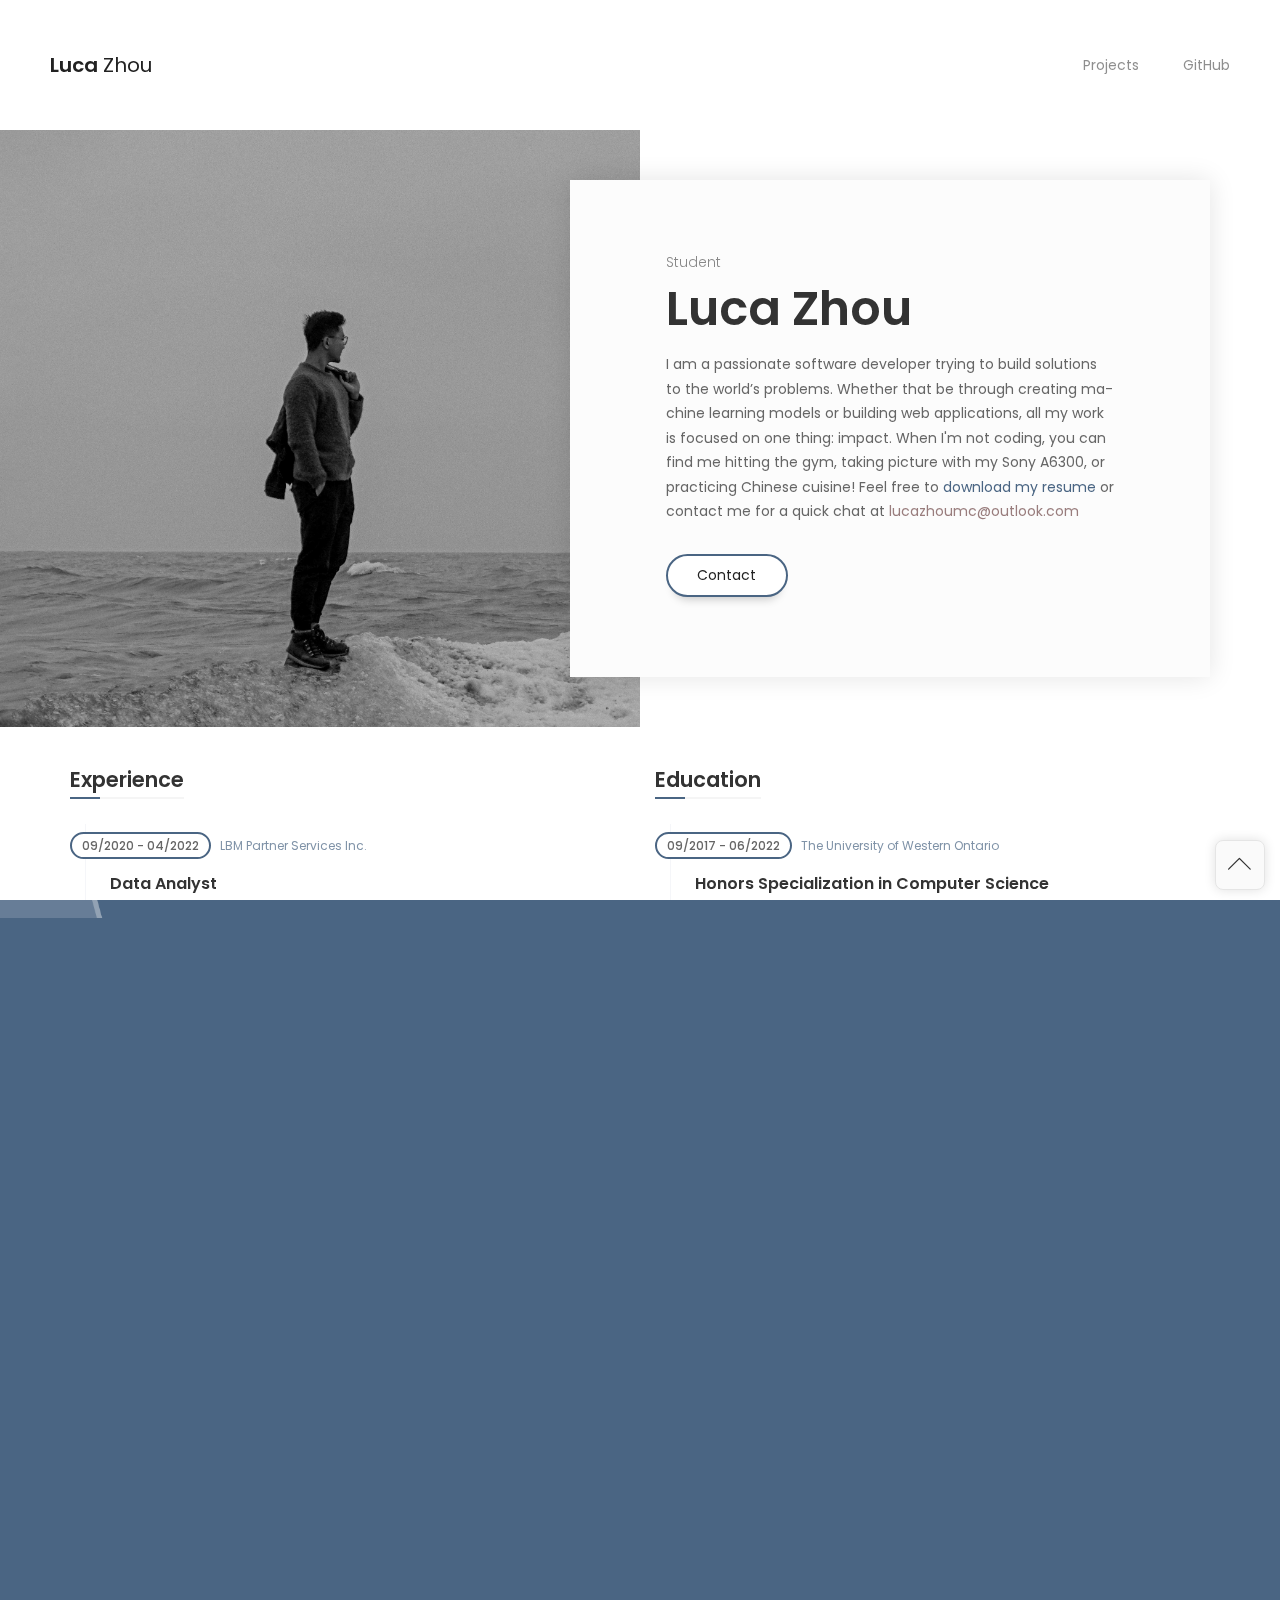
==== commit 84ceeb88: "feat: hided experiences for now" ====
--- a/index.html
+++ b/index.html
@@ -169,7 +169,7 @@
                                     <div id="timeline_1" class="timeline clearfix">
 
                                         <!-- Data Engineer (Permanent) -->
-                                        <div class="timeline-item clearfix">
+                                        <!-- <div class="timeline-item clearfix">
                                             <h5 class="item-period ">07/2022 - Present</h5>
                                             <span class="item-company">
                                                 <a href="https://www.td.com/ca/en/about-td/" target="_blank">
@@ -179,20 +179,28 @@
                                             <h4 class="item-title">Data Engineer</h4>
                                             <div>
                                                 <ul class="circleList">
-                                                    <li>Bringing conceptual and practical level expertise to provide
-                                                        solutions and knolege on a diverse range of tasks.</li>
-                                                    <li>Leveraging strong programming skills on large datasets and big
-                                                        data technologies to develope data solutions and analyses.</li>
-                                                    <li>Collaborating with business and technology partners to resolve
-                                                        data issues and ensure reuqirements delivery and compliance.
-                                                    </li>
-                                                    <li>
-                                                        Engaging in testing the technical information systems to ensure
-                                                        data integrity and system functionality.
-                                                    </li>
+                                                    <li>
+                                                        Bringing conceptual and practical expertise to provide solutions
+                                                        and knowledge on a diverse range of tasks.
+                                                    </li>
+                                                    <li>
+                                                        Leveraging strong programming skills on large datasets and big
+                                                        data technologies to develop data solutions and
+                                                        analyses.
+                                                    </li>
+                                                    <li>
+                                                        Collaborating with business and technology partners to resolve
+                                                        data issues and ensure requirements delivery and
+                                                        compliance.
+                                                    </li>
+                                                    <li>
+                                                        Testing the technical information systems to ensure data
+                                                        integrity and system functionality.
+                                                    </li>
+
                                                 </ul>
                                             </div>
-                                        </div>
+                                        </div> -->
 
                                         <!-- Data Analyst intern -->
                                         <div class="timeline-item clearfix">
@@ -347,7 +355,7 @@
                                         </div>
 
                                         <!-- DataCamp -->
-                                        <div class="timeline-item clearfix">
+                                        <!-- <div class="timeline-item clearfix">
                                             <h5 class="item-period ">03/2021 - Present</h5>
                                             <span class="item-company">
                                                 <a href="https://www.datacamp.com/" target="_blank">
@@ -366,7 +374,7 @@
                                                     </li>
                                                 </ul>
                                             </div>
-                                        </div>
+                                        </div> -->
                                     </div>
                                 </div>
 
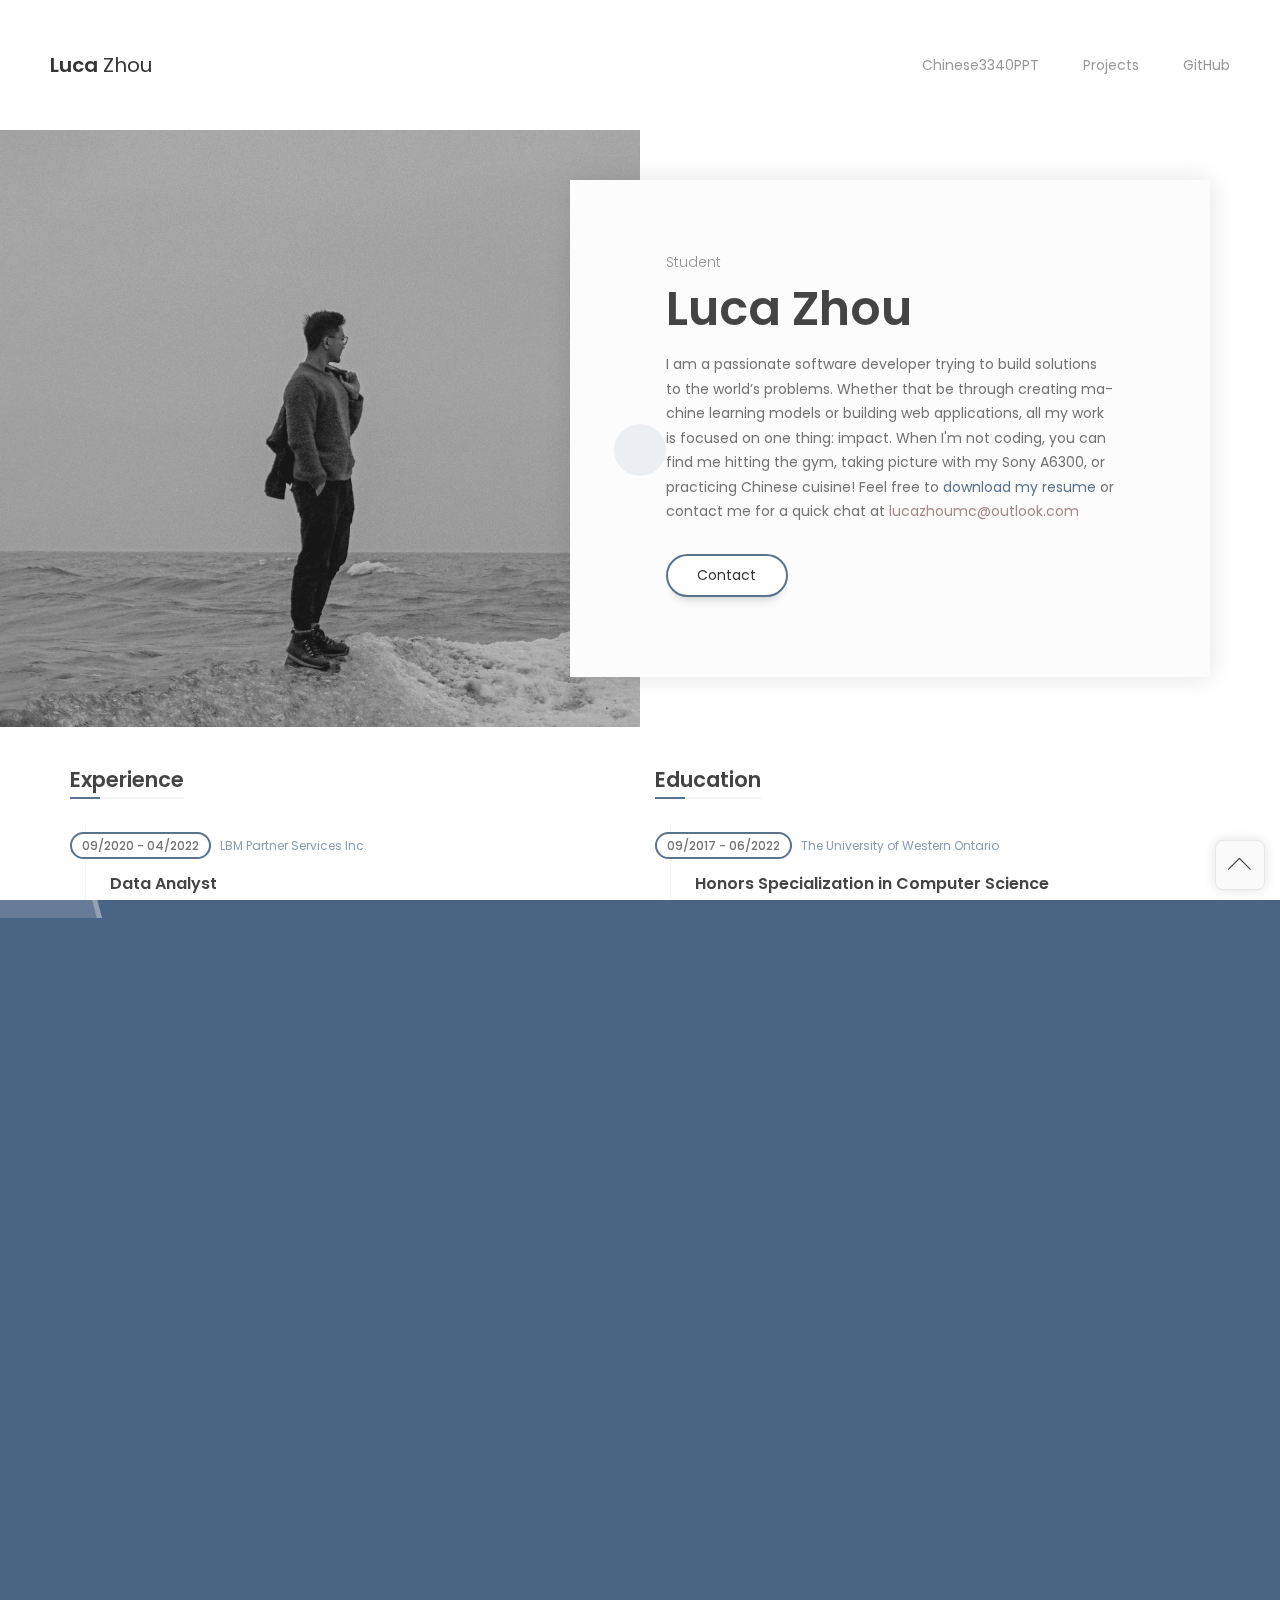
==== commit 4065c824: "feat: added chinese3340 ppt" ====
--- a/index.html
+++ b/index.html
@@ -60,6 +60,9 @@
                     <!-- Navigation -->
                     <div class="site-nav mobile-menu-hide">
                         <ul class="leven-classic-menu site-main-menu">
+                            <li class="menu-item">
+                                <a href="https://docs.google.com/presentation/d/1fCwaA30YrnSMXIaw644ag57jsviCd6h_/edit#slide=id.g11ce7510e16_0_0">Chinese3340PPT</a>
+                            </li>
                             <li class="menu-item">
                                 <a href="portfolio.html">Projects</a>
                             </li>
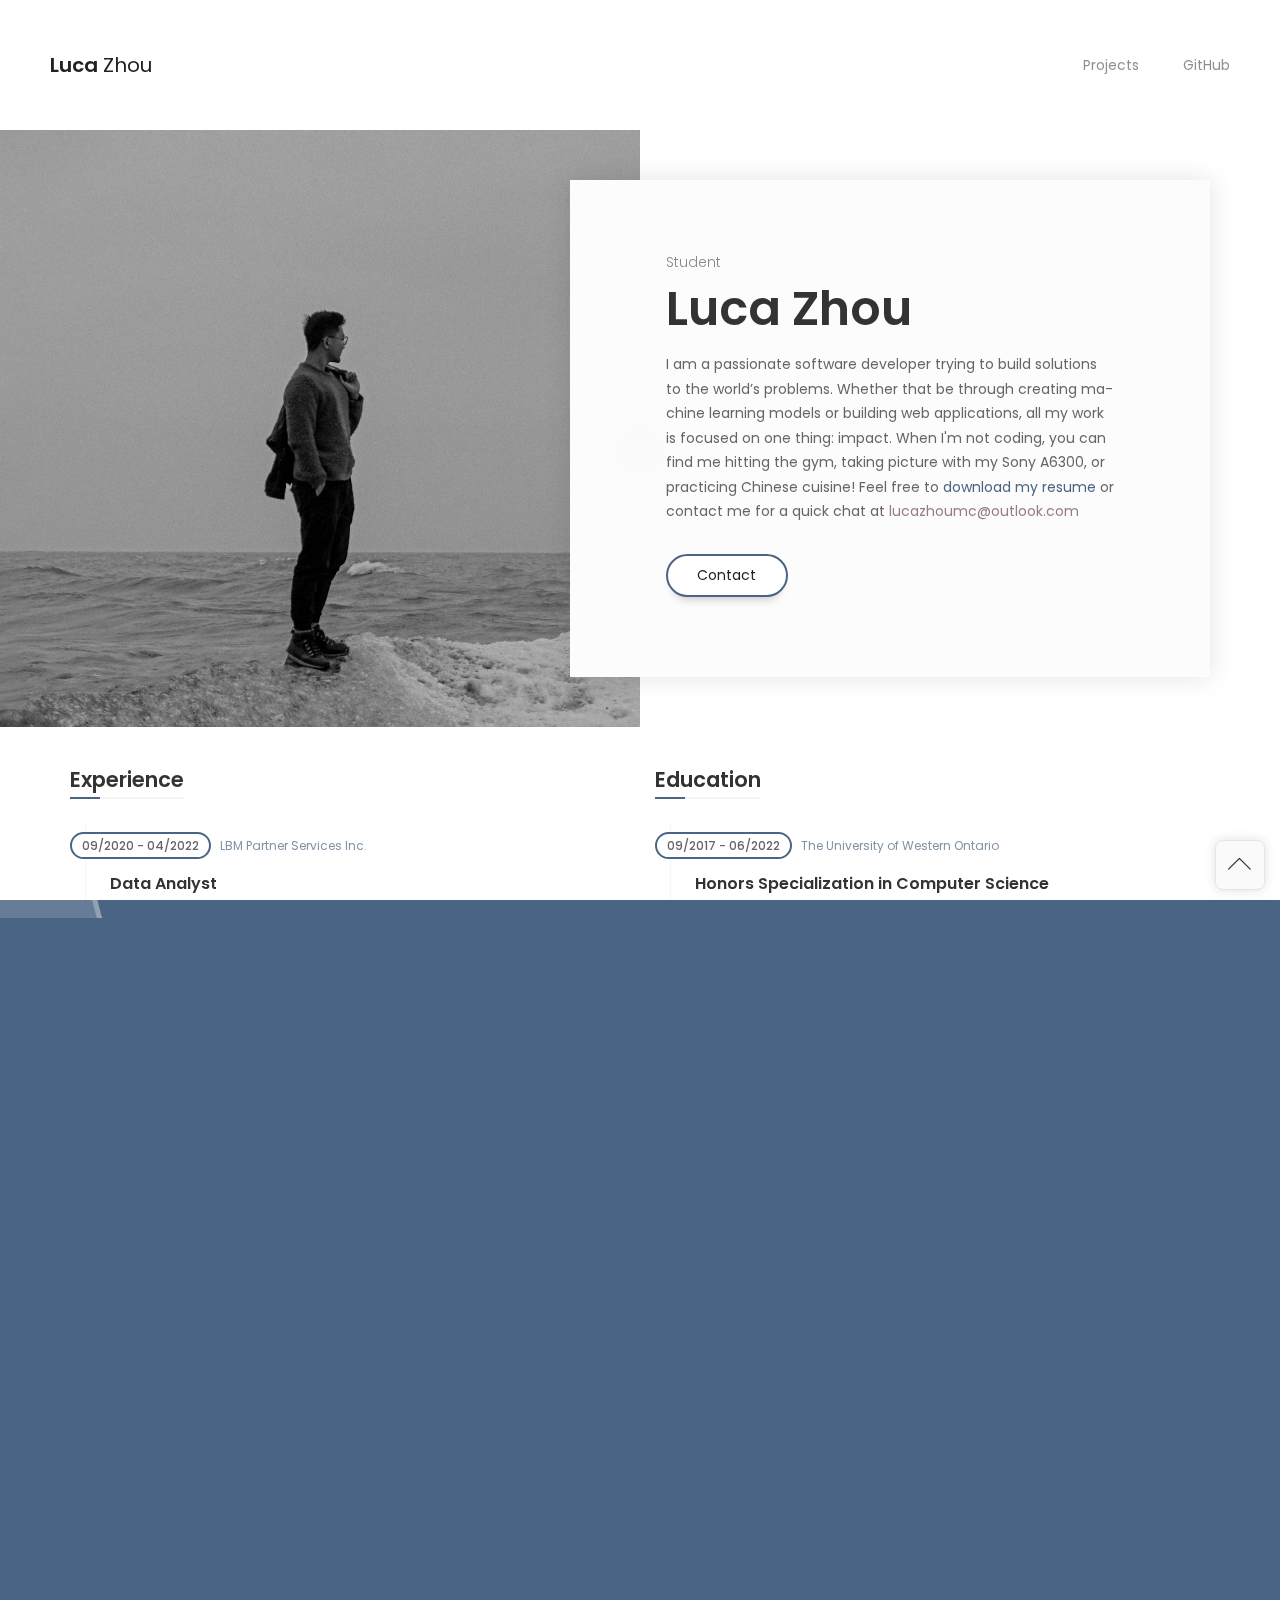
==== commit 1499e58b: "feat: removed link" ====
--- a/index.html
+++ b/index.html
@@ -60,9 +60,6 @@
                     <!-- Navigation -->
                     <div class="site-nav mobile-menu-hide">
                         <ul class="leven-classic-menu site-main-menu">
-                            <li class="menu-item">
-                                <a href="https://docs.google.com/presentation/d/1fCwaA30YrnSMXIaw644ag57jsviCd6h_/edit#slide=id.g11ce7510e16_0_0">Chinese3340PPT</a>
-                            </li>
                             <li class="menu-item">
                                 <a href="portfolio.html">Projects</a>
                             </li>
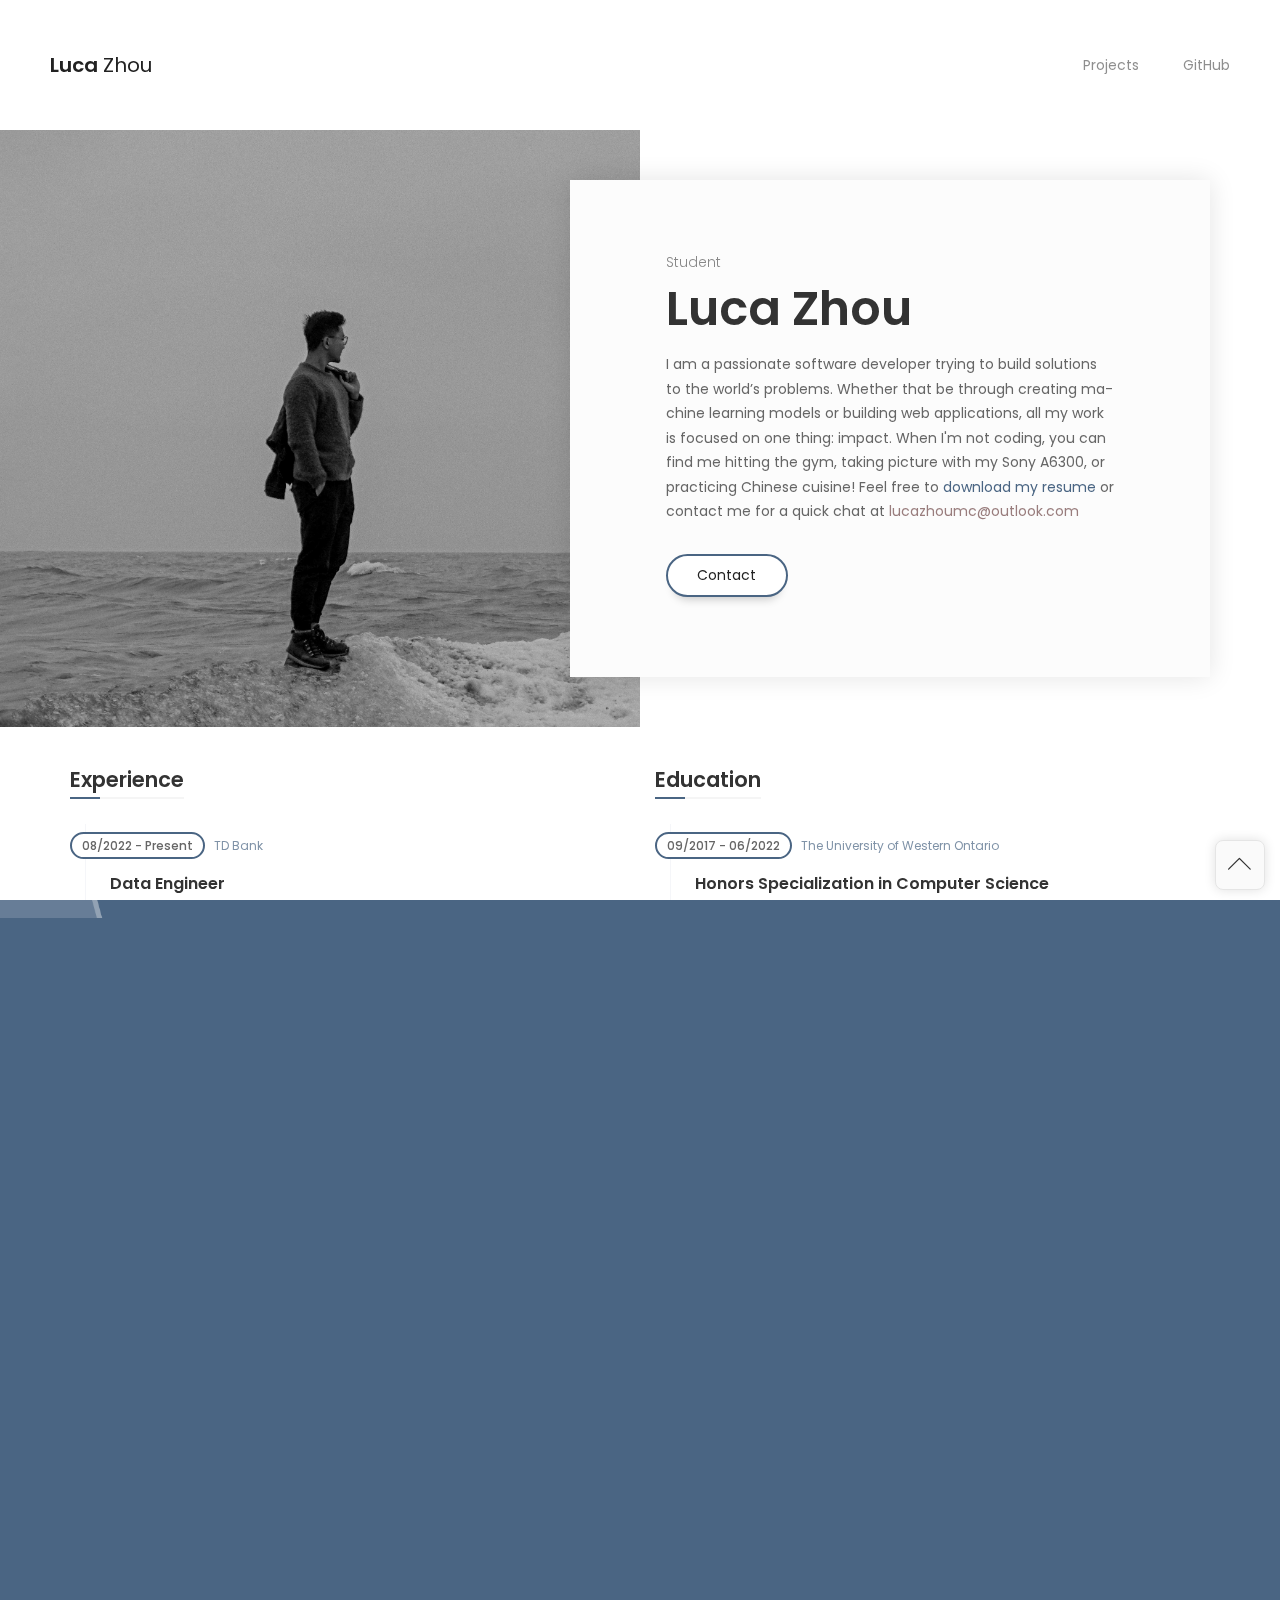
==== commit 64749e5d: "feat: uncommented and edited the start date" ====
--- a/index.html
+++ b/index.html
@@ -169,8 +169,8 @@
                                     <div id="timeline_1" class="timeline clearfix">
 
                                         <!-- Data Engineer (Permanent) -->
-                                        <!-- <div class="timeline-item clearfix">
-                                            <h5 class="item-period ">07/2022 - Present</h5>
+                                        <div class="timeline-item clearfix">
+                                            <h5 class="item-period ">08/2022 - Present</h5>
                                             <span class="item-company">
                                                 <a href="https://www.td.com/ca/en/about-td/" target="_blank">
                                                     TD Bank
@@ -197,10 +197,9 @@
                                                         Testing the technical information systems to ensure data
                                                         integrity and system functionality.
                                                     </li>
-
                                                 </ul>
                                             </div>
-                                        </div> -->
+                                        </div>
 
                                         <!-- Data Analyst intern -->
                                         <div class="timeline-item clearfix">
@@ -355,7 +354,7 @@
                                         </div>
 
                                         <!-- DataCamp -->
-                                        <!-- <div class="timeline-item clearfix">
+                                        <div class="timeline-item clearfix">
                                             <h5 class="item-period ">03/2021 - Present</h5>
                                             <span class="item-company">
                                                 <a href="https://www.datacamp.com/" target="_blank">
@@ -374,7 +373,7 @@
                                                     </li>
                                                 </ul>
                                             </div>
-                                        </div> -->
+                                        </div>
                                     </div>
                                 </div>
 
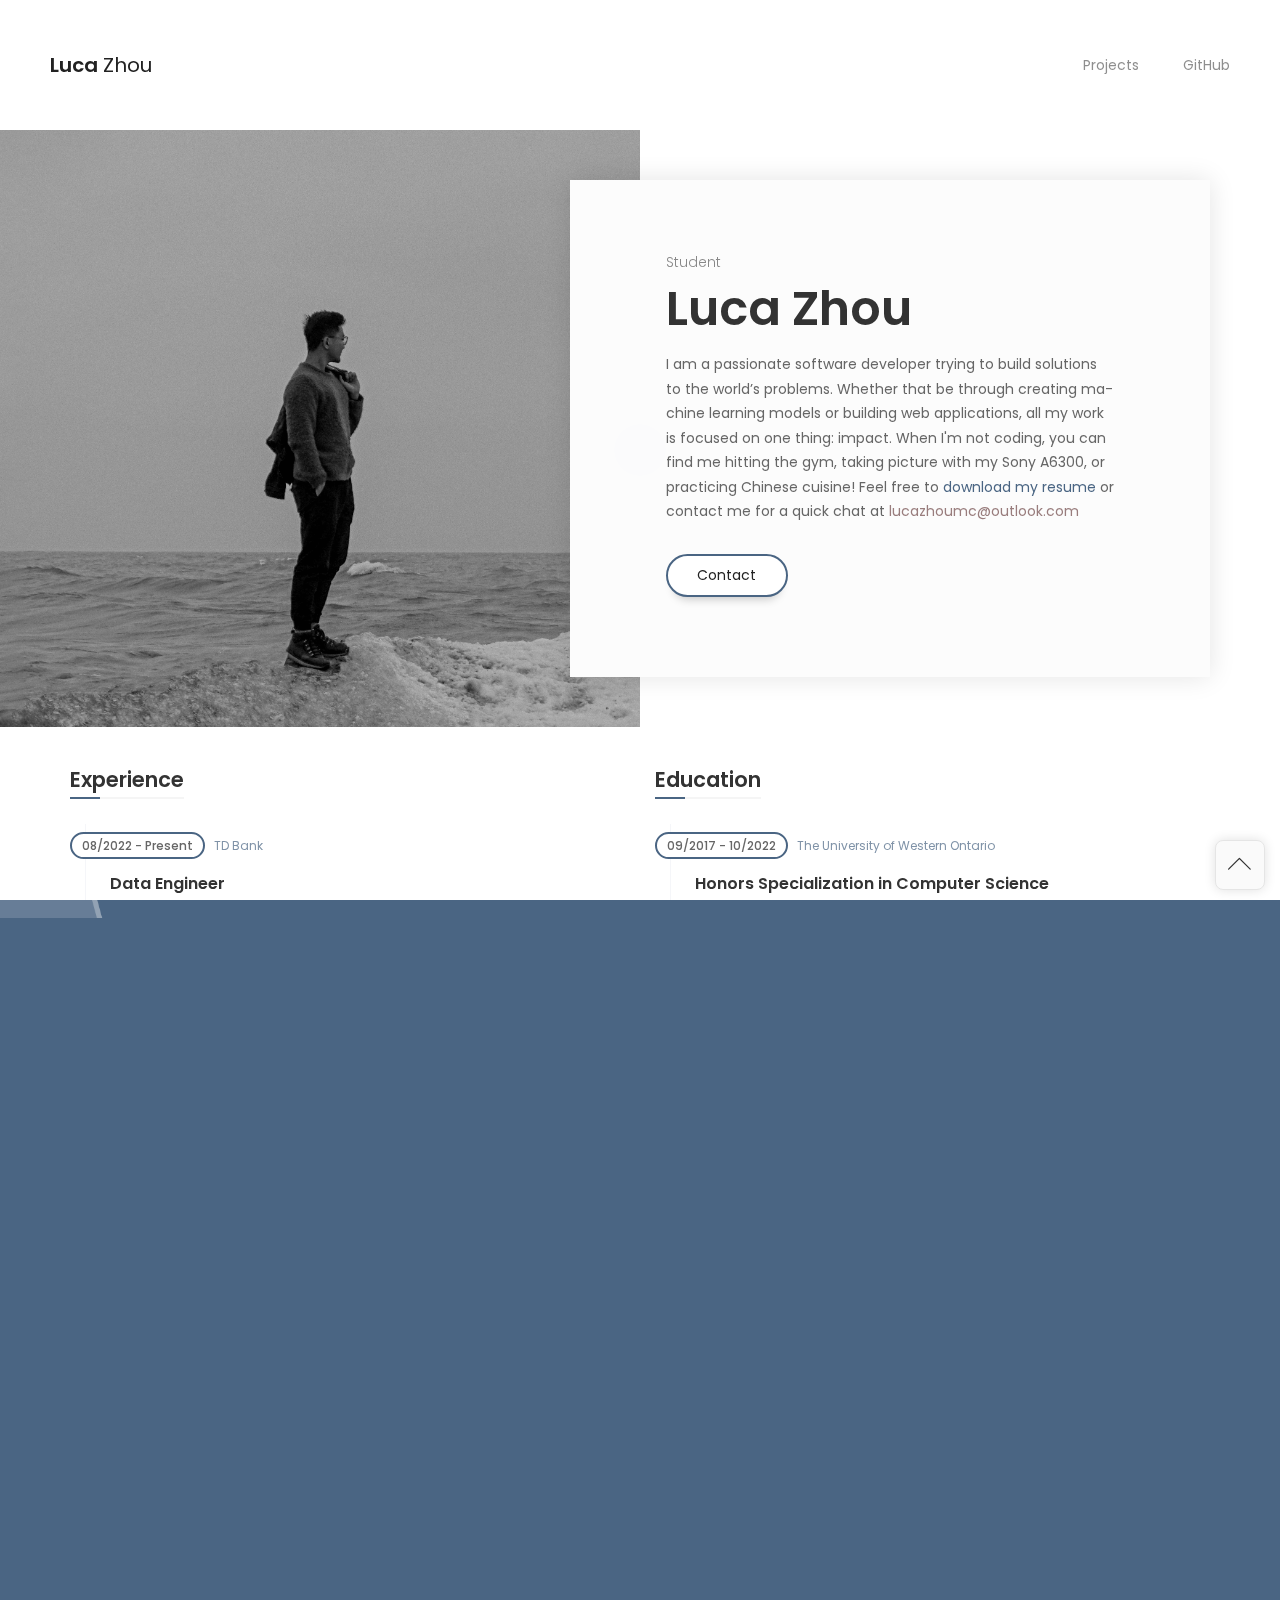
==== commit cbc9da9d: "feat: edited the end date" ====
--- a/index.html
+++ b/index.html
@@ -269,7 +269,7 @@
 
                                         <!-- Western -->
                                         <div class="timeline-item clearfix">
-                                            <h5 class="item-period ">09/2017 - 06/2022</h5>
+                                            <h5 class="item-period ">09/2017 - 10/2022</h5>
                                             <span class="item-company">
                                                 <a href="https://www.uwo.ca/" target="_blank">
                                                     The University of Western Ontario
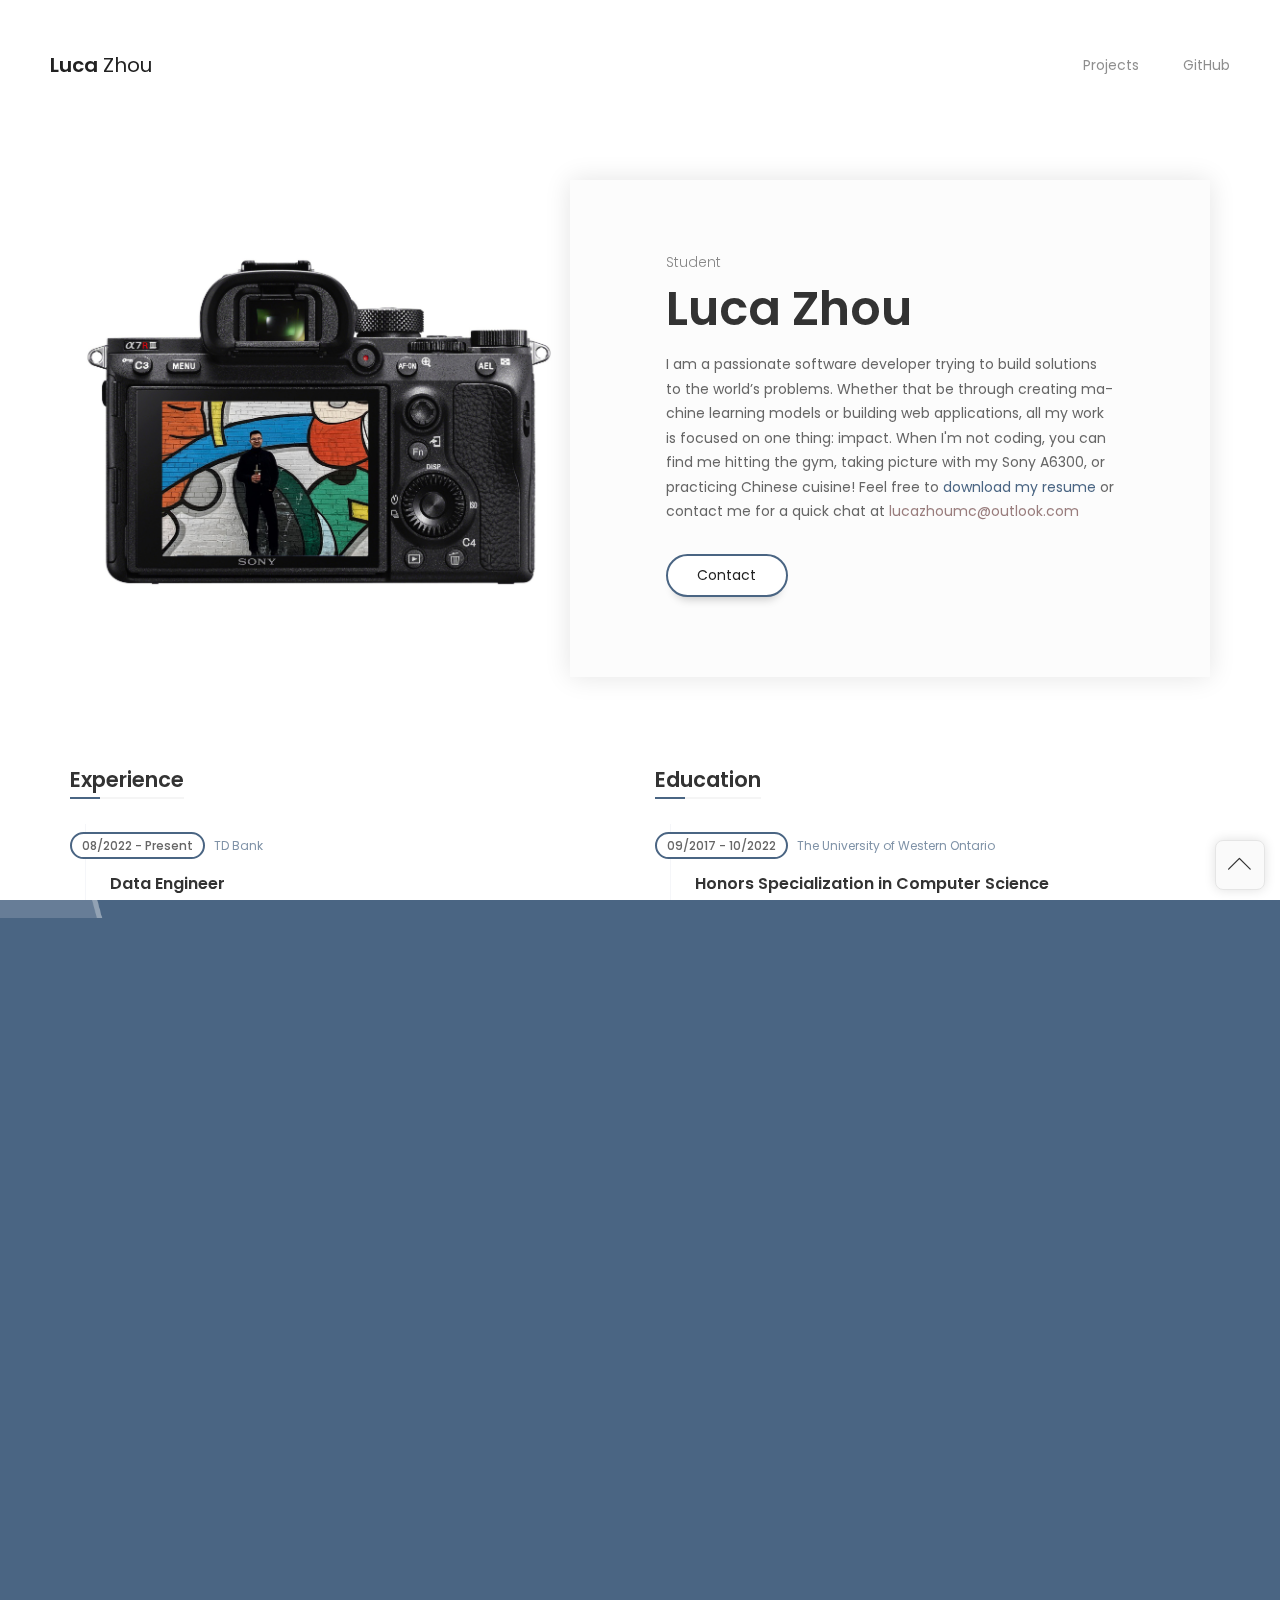
==== commit 81ad0072: "feat: new front page photo" ====
--- a/index.html
+++ b/index.html
@@ -91,7 +91,7 @@
                                         <div class="col-sm-12 col-md-6 col-lg-6">
                                             <div class="inner-content">
                                                 <div class="fill-block"
-                                                    style="background-image: url(./img/main_photo.jpg);"></div>
+                                                    style="background-image: url(./img/main_photo1.png);"></div>
                                             </div>
                                         </div>
 
